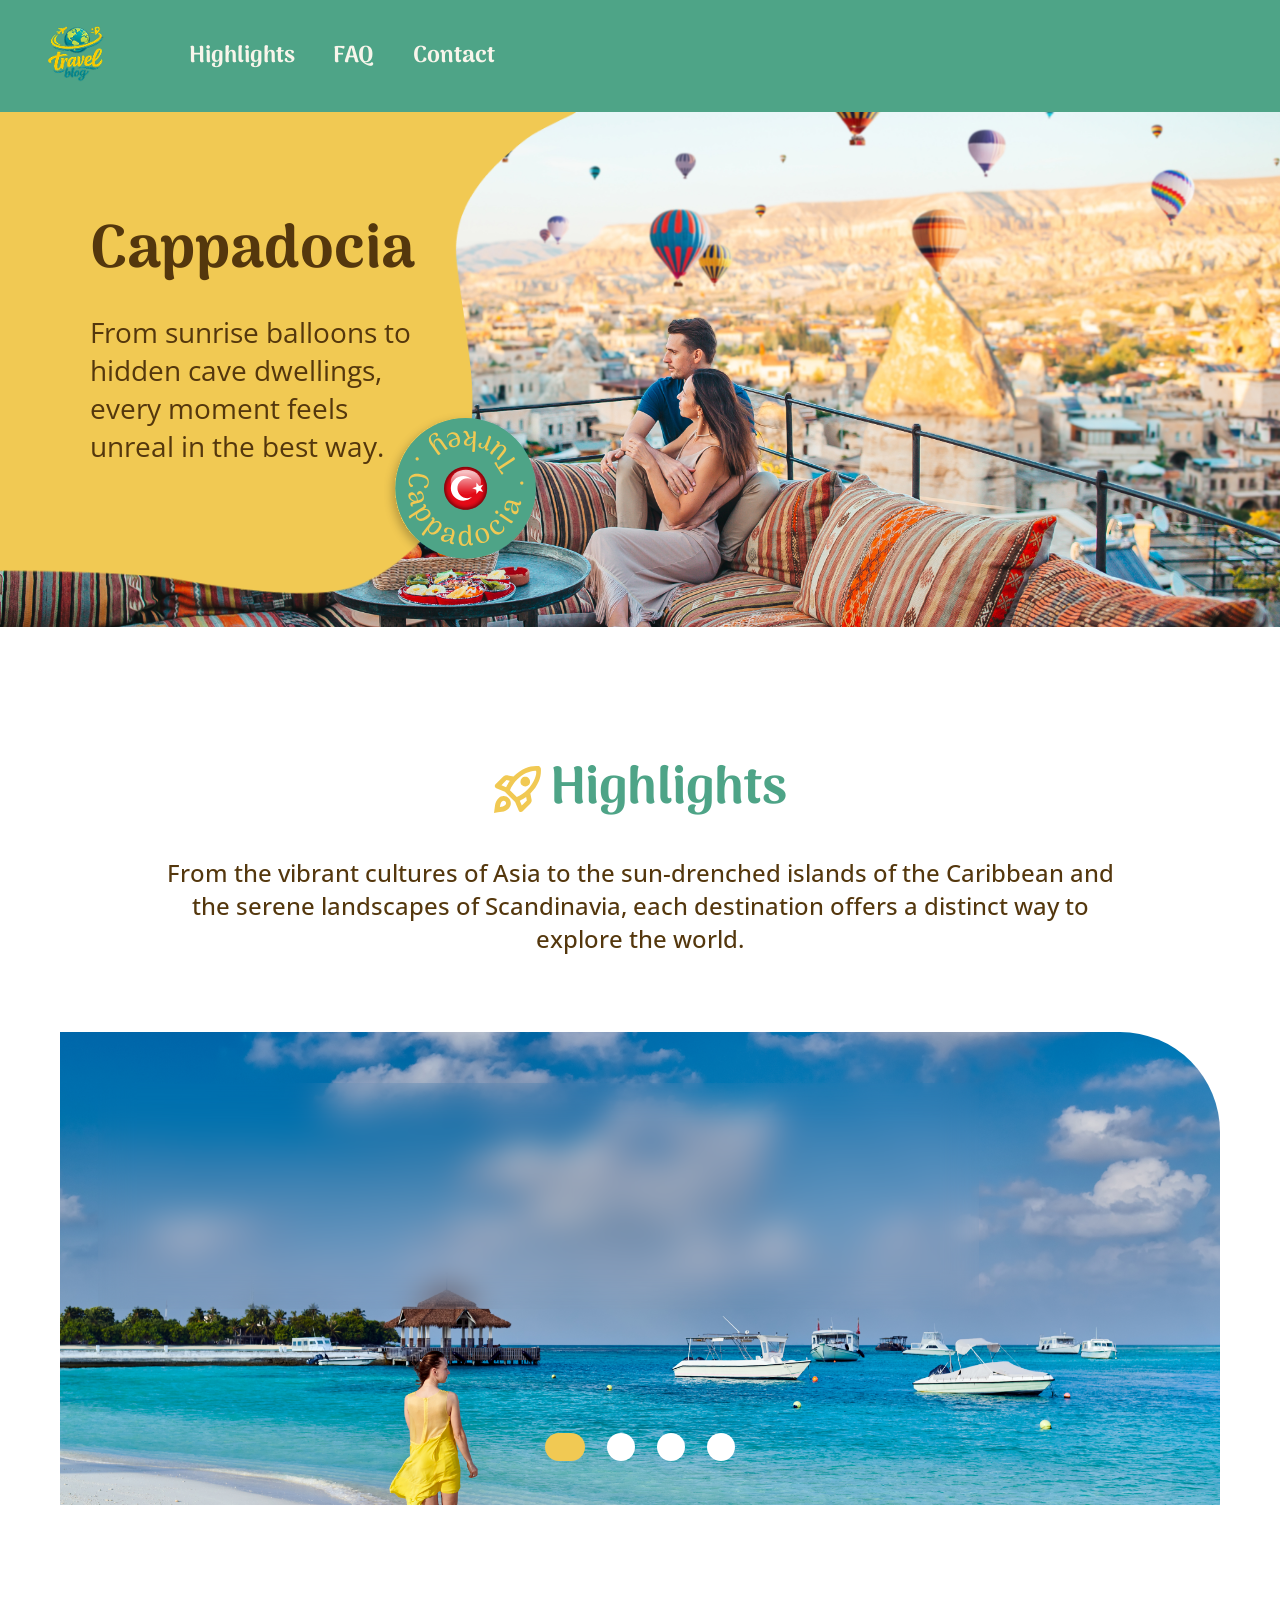
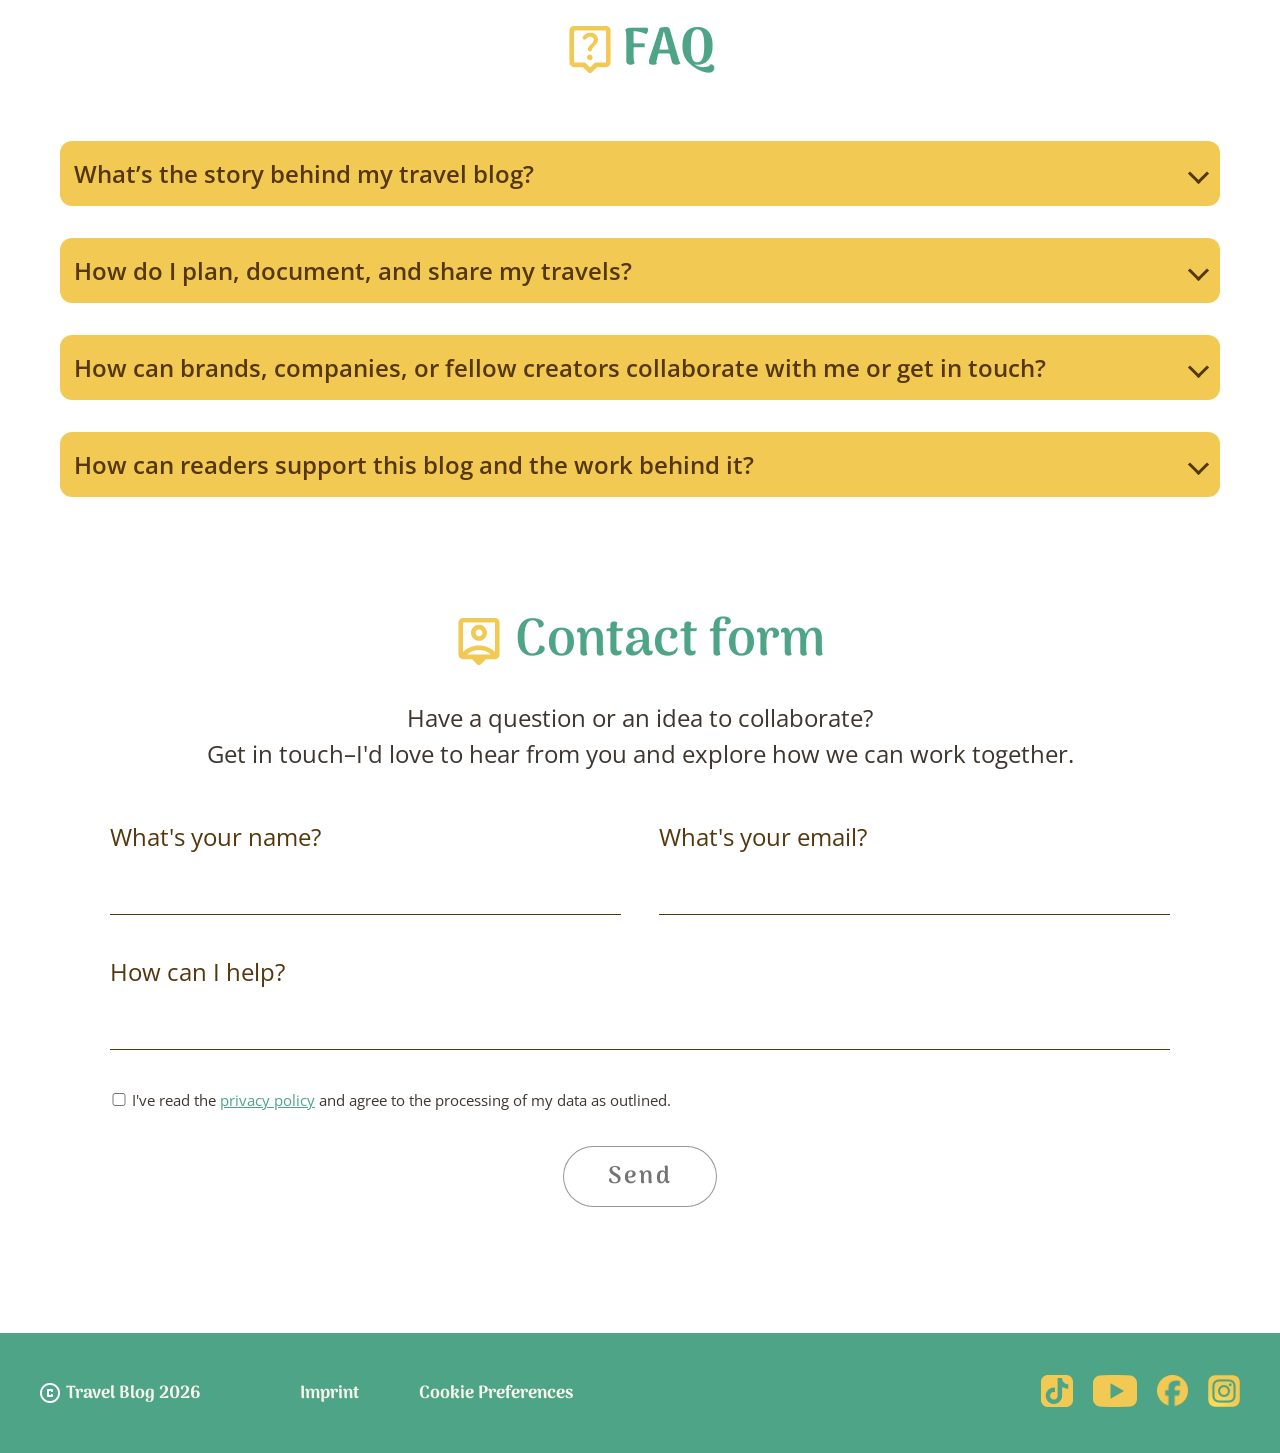
==== index.html @ bd69b5eb "accept merge" ====
<!DOCTYPE html>
<html lang="de">

<head>
    <meta charset="UTF-8">
    <meta name="viewport" content="width=device-width, initial-scale=1.0">

    <title>Travel Blog</title>
    <link rel="icon" type="image/png" href="./assets/icons/icon-travelBlog.png">

    <link rel="stylesheet" href="./css/global.css">
    <link rel="stylesheet" href="./css/fonts.css">
    <link rel="stylesheet" href="./css/main.css">
    <link rel="stylesheet" href="./css/main-respo.css">
</head>

<body>
    <header>
        <nav class="navigator-bar">

            <div class="blog-logo">
                <a href="index.html"><img src="./assets/img/logo-travelBlog.png" alt="Travel Blog Logo"></a>
            </div>

            <ul class="nav-links">
                <li><a href="#highlights">Highlights</a></li>
                <li><a href="#faq">FAQ</a></li>
                <li><a href="#contact">Contact</a></li>
            </ul>

        </nav>
    </header>

    <main>
        <section class="hero-content-wrapper">
            <div class="hero-image">
                <img class="hero-shape shape-1" src="./assets/img/img-yello-shape-full.png"  alt="" aria-hidden="true">

                <img class="hero-shape shape-2" src="./assets/img/img-yellow-half.png" alt="" aria-hidden="true">

                <img class="hero-shape shape-3" src="./assets/img/img-yellow-done.png" alt="" aria-hidden="true">

                <div class="hero-content">
                    <h1>Cappadocia</h1>
                    <p>From sunrise balloons to hidden cave dwellings, every moment feels unreal in the best way.</p>
                </div>

                <img class="hero-badge" src="../assets/img/logo-hero-badge-one.svg" alt="Turkey Cappadocia Badge">
            </div>
        </section>

        <section class="content-wrapper">
            <section id="highlights" class="highlights">
                <div class="headline-text">
                    <div class="headline">
                        <img src="./assets/icons/icon-rocket_launch.svg" alt="rocket-image">
                        <h1>Highlights</h1>
                    </div>
                    <p>
                        From the vibrant cultures of Asia to the sun-drenched islands of the Caribbean and the serene
                        landscapes of Scandinavia, each destination offers a distinct way to explore the world.
                    </p>
                </div>

                <div class="highlight-slider">
                    <input type="radio" name="slider" value="one" checked>
                    <input type="radio" name="slider" value="two">
                    <input type="radio" name="slider" value="three">
                    <input type="radio" name="slider" value="four">

                    <div class="highlight-slider-wrapper">
                        <div class="highlight-slider-element element-one">
                            <div class="slider-img">
                                <a href="article-one.html">
                                    <img src="./assets/img/img-highlight-photos-01.jpg" alt="a picture of a beach">
                                </a>
                            </div>
                            <div class="slider-text">
                                <h3>The World’s Most Breathtaking Beaches</h3>
                                <p>From powder-soft white sands to dramatic coastlines kissed by turquoise waves, these
                                    beaches
                                    are more than destinations — they’re feelings.</p>
                            </div>
                        </div>

                        <div class="highlight-slider-element element-two">
                            <div class="slider-img">
                                <a href="article-two.html">
                                    <img src="./assets/img/img-highlight-photos-02.jpg" alt="a picture of copenhagen">
                                </a>
                            </div>
                            <div class="slider-text">
                                <h3>Copenhagen in 3 Days: Big Experiences, Smart Spending</h3>
                                <p>Discover Copenhagen, where historic charm meets modern design, vibrant cycling
                                    culture and waterfront living.</p>
                            </div>
                        </div>

                        <div class="highlight-slider-element element-three">
                            <div class="slider-img">
                                <a href="article-three.html">
                                    <img src="./assets/img/img-highlight-photos-03.jpg" alt="a picture of pattaya">
                                </a>
                            </div>
                            <div class="slider-text">
                                <h3>Pattaya Pulse: <br>
                                    Food, Sun and Neon Nights</h3>
                                <p>From bustling promenades to nearby islands, the city offers an energetic and diverse
                                    escape. Discover Pattaya City, with vibrant nightlife and rich cultural landmarks.
                                </p>
                            </div>
                        </div>

                        <div class="highlight-slider-element element-four">
                            <div class="slider-img">
                                <a href="https://www.getyourguide.com/de-de/explorer/japan-ttd169034/visit-mount-fuji/">
                                    <img src="./assets/img/img-highlight-photos-04.jpg" alt="a picture of montain fuji">
                                </a>
                            </div>
                            <div class="slider-text">
                                <h3>Mountain Fuji</h3>
                                <p>The most iconic mountain and an active volcano located about 100 kilometers southwest
                                    of Tokyo. Written with the characters for “wealth” and “samurai,” Fuji’s name evokes
                                    a sense of strength, honor, and enduring prestige.</p>
                            </div>
                        </div>
                    </div>
                </div>
            </section>

            <section id="faq" class="FAQ">
                <div class="faq-headline">
                    <img src="./assets/icons/icon-question-mark.svg" alt="question-mark-icon">
                    <h1>FAQ</h1>
                </div>
                <div class="faq-wrapper">
                    <details>
                        <summary> What’s the story behind my travel blog? </summary>
                        <p>Lorem ipsum dolor sit amet consectetur. Egestas a enim vestibulum malesuada. Ante in commodo
                            porta scelerisque turpis gravida semper. Lorem ipsum dolor sit amet consectetur. Egestas a
                            enim vestibulum malesuada. Ante in commodo porta scelerisque turpis gravida semper.</p>
                    </details>

                    <details>
                        <summary> How do I plan, document, and share my travels? </summary>
                        <p>Lorem ipsum dolor sit amet consectetur. Egestas a enim vestibulum malesuada. Ante in commodo
                            porta scelerisque turpis gravida semper. Lorem ipsum dolor sit amet consectetur. Egestas a
                            enim vestibulum malesuada. Ante in commodo porta scelerisque turpis gravida semper.</p>
                    </details>

                    <details>
                        <summary>How can brands, companies, or fellow creators collaborate with me or get in touch?
                        </summary>
                        <p>Lorem ipsum dolor sit amet consectetur. Egestas a enim vestibulum malesuada. Ante in commodo
                            porta scelerisque turpis gravida semper. Lorem ipsum dolor sit amet consectetur. Egestas a
                            enim vestibulum malesuada. Ante in commodo porta scelerisque turpis gravida semper.</p>
                    </details>

                    <details>
                        <summary> How can readers support this blog and the work behind it? </summary>
                        <p>Lorem ipsum dolor sit amet consectetur. Egestas a enim vestibulum malesuada. Ante in commodo
                            porta scelerisque turpis gravida semper. Lorem ipsum dolor sit amet consectetur. Egestas a
                            enim vestibulum malesuada. Ante in commodo porta scelerisque turpis gravida semper.</p>
                    </details>
                </div>
            </section>

            <section id="contact" class="Contact-form">
                <div class="contact-header">
                    <div class="contact-title-wrapper">
                        <img src="./assets/icons/icon-contact-form.svg" alt="Contact Icon" class="contact-icon">
                        <h2>Contact form</h2>
                    </div>
                    <p class="contact-subtitle"> 
                        Have a question or an idea to collaborate?<br>
                        Get in touch–I'd love to hear from you and explore how we can work together.
                    </p>
                </div>

                <form action="mailto:deine-adresse@gmail.com" method="POST" class="form-container">
                    <div class="form-row">
                        <div class="input-group">
                            <label for="name">What's your name?</label>
                            <input type="text" id="name" name="name" required>
                        </div>

                        <div class="input-group">
                            <label for="email">What's your email?</label>
                            <input type="email" id="email" name="email" required>
                        </div>
                    </div>

                    <div class="input-group">
                        <label for="message">How can I help?</label>
                        <textarea id="message" name="message" rows="1" required></textarea>
                    </div>

                    <div class="checkbox-group">
                        <input type="checkbox" id="privacy" name="privacy" required>
                        <label for="privacy">
                            I've read the <a href="/privacy-policy">privacy policy</a> and agree to the processing
                            of my
                            data as outlined.
                        </label>
                    </div>

                    <div class="button-wrapper">
                        <button type="submit">Send</button>
                    </div>
                </form>
            </section>
        </section>
    </main>

    <footer>
        <div class="footer-container">

            <div class="footer-left">
                <div class="footer-left-copyright">
                    <img src="./assets/icons/icon-copyright.png" alt="Copyright Symbol">
                    <p>Travel Blog 2026</p>
                </div>
                <div class="footer-left-links">
                    <a href="imprint.html">Imprint</a>
                    <a href="cookies.html">Cookie Preferences</a>
                </div>
            </div>

            <div class="footer-right">
                <a href="https://www.tiktok.com" target="_blank"><img class="footer-social-logos"
                        src="./assets/icons/icon-tiktok.png" alt="TikTok Icon"></a>

                <a href="https://www.youtube.com" target="_blank"><img class="footer-social-logos"
                        src="./assets/icons/icon-youtube.png" alt="Youtube Icon"></a>

                <a href="https://www.facebook.com" target="_blank"><img class="footer-social-logos"
                        src="./assets/icons/icon-facebook.png" alt="Facebook Icon"></a>

                <a href="https://www.instagram.com" target="_blank"><img class="footer-social-logos"
                        src="./assets/icons/icon-Instagram.png" alt="Instagram Icon"></a>
            </div>

        </div>
    </footer>

    <nav class="bottom-nav" aria-label="main navigationbar">

        <div class="bottom-nav-icons">
            <a href="index.html" target="_blank"><img src="./assets/icons/icon-menubar-home.svg" alt="Home Icon"></a>

            <a href="#highlights" target="_blank"><img src="./assets/icons/icon-menubar-rocket.svg"
                    alt="Highlight Icon"></a>

            <a href="#faq" target="_blank"><img src="./assets/icons/icon-menubar-question.svg" alt="FAQ Icon"></a>

            <a href="#contact" target="_blank"><img src="./assets/icons/icon-menubar-contact.svg"
                    alt="Contact Icon"></a>
        </div>

    </nav>
</body>

</html>
---- css/global.css ----
* {
  margin: 0;
  padding: 0;
  box-sizing: border-box;
}

html {
  scroll-behavior: smooth;
}

a {
    text-decoration: none;
}

body {
  --sb-track-color: #419176;
  --sb-thumb-color: #f1ca55;
  --sb-size: 14px;
}

body::-webkit-scrollbar {
  width: var(--sb-size)
}

body::-webkit-scrollbar-track {
  background: var(--sb-track-color);
  border-radius: 3px;
}

body::-webkit-scrollbar-thumb {
  background: var(--sb-thumb-color);
  border-radius: 3px;
  
}

@supports not selector(::-webkit-scrollbar) {
  body {
    scrollbar-color: var(--sb-thumb-color)
                     var(--sb-track-color);
  }
}
---- css/fonts.css ----
@font-face {
    font-display: swap;
    font-family: "Arima";
    font-style: normal;
    font-weight: 100 900;
    src: url('../assets/fonts/Arima/Arima-VariableFont_wght.ttf') format('truetype');
}

@font-face {
  font-display: swap;
  font-family: "Open Sans";
  font-style: normal;
  font-weight: 100 900;
  src: url('../assets/fonts/Open_Sans/OpenSans-VariableFont_wdth,wght.ttf') format('truetype');
}
---- css/main.css ----
header {
    background-color: rgba(78, 164, 135, 1);
    max-height: 128px;
}

.navigator-bar {
    display: flex;
    align-items: center;
    gap: Clamp(20px, 6vw, 100px);
    max-width: 1440px;
    margin: 0 auto;
    padding: 20px 40px;
}

.blog-logo {
    height: 72px;
    width: 72px;
    display: flex;
    align-items: center;
    justify-content: center;
}

.blog-logo img {
    width: 100%;
    height: 100%;
    object-fit: contain;
}

.nav-links {
    display: flex;
    list-style: none;
    gap: Clamp(16px, 3vw, 40px);
}

.nav-links a {
    font-family: 'Arima', sans-serif;
    font-size: Clamp(1.1rem, 1.8vw, 1.5rem);
    font-weight: 700;
    color: rgba(248, 245, 235, 1);
    transition: text-underline-offset 0.2s ease;
}

.nav-links a:hover {
    color: rgba(248, 245, 235, 1);
    text-decoration: underline solid 1px rgba(248, 245, 235, 1);
    text-underline-offset: 6px;
}

main {
    min-height: 100vh;
}

.hero-content-wrapper {
    position: relative;
    max-width: 1440px;
    height: 547px;
    overflow: hidden;
    margin: 0 auto;
}

.hero-image {
    position: relative;
    width: 100%;
    max-width: 1440px;
    height: 515px;
    background-image: url("../assets/img/img-hero.jpg");
    background-size: cover;
    background-position: center;
    display: flex;
}

.hero-shape {
    position: absolute;
    top: 0;
    left: 0;
    height: 100%;
}

.shape-1 {
    width: 100%;
    height: 515px;
    z-index: 4;
    animation:
        slideOutLeft1 0.25s cubic-bezier(0.7, 0, 0.84, 1) 0.25s forwards;
}

@keyframes slideOutLeft1 {
    0% {
        opacity: 1;
    }

    100% {

        opacity: 0;
    }
}

.shape-2 {
    width: 100%;
    height: auto;
    z-index: 3;
    opacity: 0;
    animation:
        fadeAndSlideShape2 1.0s cubic-bezier(0.65, 0, 0.35, 1) 0.0s both;
}

@keyframes fadeAndSlideShape2 {
    0% {
        opacity: 0;
        transform: translateX(0);
    }

    15% {
        opacity: 1;
    }

    75% {
        opacity: 1;
    }

    100% {
        opacity: 0;
        transform: translateX(-40%);
    }
}

.shape-3 {
    width: 44.93%;
    max-width: 647px;
    height: auto;
    z-index: 2;
    opacity: 0;
    animation: fadeInShape3 0.8s ease-out 1.8s both;
}

@keyframes fadeInShape3 {
    0% {
        opacity: 0;
        transform: translateY(-30px);
    }

    100% {
        opacity: 1;
        transform: translateY(0);
    }
}

.hero-content {
    position: absolute;
    z-index: 5;
    display: flex;
    flex-direction: column;
    gap: 32px;
    max-width: 345px;
    top: 143px;
    left: 50%;
    transform: translateX(-50%);
    opacity: 0;

    animation:
        fadeInContent 0.6s ease-out 0.2s forwards,
        moveContentLeft 1.0s cubic-bezier(0.65, 0, 0.35, 1) 1.7s forwards;
}

@keyframes fadeInContent {
    0% {
        opacity: 0;
        transform: translate(-50%, 40px);
    }

    100% {
        opacity: 1;
        transform: translate(-50%, 0);
    }
}

@keyframes moveContentLeft {
    0% {
        left: 50%;
        transform: translateX(-50%);
    }

    100% {
        left: 90px;
        transform: translateX(0);
    }
}

.hero-content>h1 {
    font-family: 'Arima', serif;
    font-size: 60px;
    font-weight: 700;
    color: rgba(84, 55, 13, 1);
    margin: 0;
}

.hero-content>p {
    font-family: 'Open Sans', sans-serif;
    font-size: 28px;
    font-weight: 400;
    color: rgba(84, 55, 13, 1);
    margin: 0;
}

.hero-badge {
    position: absolute;
    z-index: 6;
    width: 160px;
    height: auto;
    top: 55.15%;
    left: 30.83%;
    opacity: 0;

    animation:
        popBadgeUp 0.6s cubic-bezier(0.25, 1, 0.5, 1) 2.3s forwards,
        rotateBadge 12s linear 2.9s infinite;
}

@keyframes popBadgeUp {
    0% {
        opacity: 0;
        transform: translateY(80px);
    }

    100% {
        opacity: 1;
        transform: translateY(0);
    }
}

@keyframes rotateBadge {
    from {
        transform: rotate(0deg);
    }

    to {
        transform: rotate(360deg);
    }
}

.content-wrapper {
    max-width: 1200px;
    margin: Clamp(40px, 8vw, 88px) auto Clamp(60px, 10vw, 126px);
    display: flex;
    flex-direction: column;
    justify-content: center;
    align-items: center;
    gap: Clamp(48px, 8vw, 120px);
}

.highlights {
    width: 100%;
    display: flex;
    flex-direction: column;
    align-items: center;
    gap: Clamp(40px, 6vw, 88px);
    padding: 0 20px;
    margin: 0 auto;
}

.headline-text {
    max-width: 979px;
    display: flex;
    flex-direction: column;
    gap: 24px;
    text-align: center;
}

.headline {
    display: flex;
    align-items: center;
    justify-content: center;
    gap: 8px;
}

.headline>img {
    width: Clamp(32px, 4vw, 48px);
    height: Clamp(32px, 4vw, 48px);
}

.headline>h1 {
    font-family: "Arima", serif;
    font-weight: 700;
    font-size: Clamp(32px, 5vw, 52px);
    color: rgba(78, 164, 135, 1);
}

.headline-text>p {
    font-family: "Open Sans", sans-serif;
    font-weight: 500;
    font-size: Clamp(16px, 2.5vw, 24px);
    color: rgba(84, 55, 13, 1);
}

.highlight-slider {
    min-height: Clamp(360px, 37vw, 533px);
    width: 100%;
    position: relative;
    display: flex;
    justify-content: center;
    align-items: flex-end;
    padding-bottom: 44px;
    gap: 22px;
    overflow: hidden;
    border-top-right-radius: Clamp(40px, 8vw, 100px);
    cursor: pointer;
}

.highlight-slider input {
    appearance: none;
    z-index: 20;
    width: 28px;
    height: 28px;
    background-color: #ffffff;
    border-radius: 50%;
    cursor: pointer;
    border: none;
    outline: none;
    transition: all 0.3s ease;
}

.highlight-slider input:checked {
    width: 40px;
    background-color: rgba(241, 201, 83, 1);
    border-radius: 14px;
}

.highlight-slider-wrapper {
    width: 100%;
    height: 100%;
    position: absolute;
    top: 0;
    left: 0;
}

.highlight-slider-element {
    width: 100%;
    height: 100%;
    position: absolute;
    top: 0;
    left: 0;
    opacity: 0;
    transition: opacity 0.6s ease-in-out;
    pointer-events: none;
}

.slider-img {
    width: 100%;
    height: 100%;
}

.slider-img>a {
    display: block;
    width: 100%;
    height: 100%;
    pointer-events: none;
}


.slider-img img {
    width: 100%;
    height: 100%;
    object-fit: cover;
}

.slider-text {
    max-width: 881px;
    backdrop-filter: blur(16px);
    position: absolute;
    top: Clamp(20px, 4vw, 54px);
    left: Clamp(16px, 3vw, 38px);
    right: Clamp(16px, 3vw, 38px);
    display: flex;
    flex-direction: column;
    gap: 8px;
    padding: Clamp(12px, 2vw, 16px) Clamp(16px, 2.5vw, 24px);
    box-shadow: 0px 0px 1px rgba(255, 255, 255, 0.08),
        1px 2px 4px rgba(255, 255, 255, 0.08),
        3px 4px 9px rgba(255, 255, 255, 0.08),
        6px 8px 15px rgba(255, 255, 255, 0.08),
        9px 12px 24px rgba(255, 255, 255, 0.08);
    pointer-events: none;
}

.slider-text>h3 {
    color: rgba(255, 255, 255, 1);
    font-family: "Open Sans", sans-serif;
    font-weight: 600;
    font-size: Clamp(24px, 4vw, 44px);
}

.slider-text>p {
    color: rgba(255, 255, 255, 1);
    font-family: "Open Sans", sans-serif;
    font-weight: 400;
    font-size: Clamp(15px, 2vw, 24px);
}

.highlight-slider input[value="one"]:checked~.highlight-slider-wrapper .element-one,
.highlight-slider input[value="two"]:checked~.highlight-slider-wrapper .element-two,
.highlight-slider input[value="three"]:checked~.highlight-slider-wrapper .element-three,
.highlight-slider input[value="four"]:checked~.highlight-slider-wrapper .element-four {
    opacity: 1;
    pointer-events: auto;
}

.highlight-slider input[value="one"]:checked~.highlight-slider-wrapper .element-one .slider-img>a,
.highlight-slider input[value="two"]:checked~.highlight-slider-wrapper .element-two .slider-img>a,
.highlight-slider input[value="three"]:checked~.highlight-slider-wrapper .element-three .slider-img>a,
.highlight-slider input[value="four"]:checked~.highlight-slider-wrapper .element-four .slider-img>a {
    pointer-events: auto;
}

.FAQ {
    width: 100%;
    display: flex;
    flex-direction: column;
    align-items: center;
    gap: 48px;
    margin: 0 auto;
    padding: 0 20px;
}

.faq-headline {
    display: flex;
    align-items: center;
    justify-content: center;
    gap: 8px;
}

.faq-headline>img {
    width: Clamp(32px, 4vw, 48px);
    height: Clamp(32px, 4vw, 48px);
}

.faq-headline>h1 {
    font-family: "Arima", serif;
    font-weight: 700;
    font-size: Clamp(32px, 5vw, 52px);
    color: rgba(78, 164, 135, 1);
}

.faq-wrapper {
    width: 100%;
    max-width: 1200px;
    display: flex;
    flex-direction: column;
    gap: 32px;
}

details {
    min-height: 61px;
    max-height: 78px;
    border-radius: 12px;
    background-color: rgba(241, 201, 83, 1);
    display: flex;
    flex-direction: column;
    justify-content: center;
    padding: 16px 14px;
    overflow: hidden;
    transition: max-height 1.3s ease, padding 0.8s ease;
}

details[open] {
    max-height: 420px;
}

summary {
    font-family: "Open Sans", sans-serif;
    font-weight: 600;
    font-size: Clamp(18px, 2.5vw, 24px);
    color: rgba(84, 55, 13, 1);
    display: flex;
    justify-content: space-between;
    align-items: center;
    list-style: none;
    pointer-events: none;
}

summary::after {
    content: "";
    display: inline-block;
    width: 12px;
    height: 12px;
    border-right: 3px solid rgba(84, 55, 13, 1);
    border-bottom: 3px solid rgba(84, 55, 13, 1);
    transform: rotate(45deg);
    transition: transform 0.5s ease;
    cursor: pointer;
    margin-left: 16px;
    pointer-events: auto;
}

details[open] summary::after {
    transform: rotate(-135deg);
}

details>p {
    font-family: "Open Sans", sans-serif;
    font-weight: 500;
    font-size: Clamp(14px, 1.8vw, 16px);
    background-color: rgba(255, 255, 255, 1);
    margin: 0;
    padding: 0 12px;
    border-radius: 5px;
    max-height: 0;
    overflow: hidden;
    opacity: 0;
    transform: translateY(18px);
    transition: max-height 1.3s ease, opacity 0.9s ease, transform 1s ease, padding 0.8s ease, margin 0.8s ease;
}

details[open]>p {
    margin-top: 8px;
    padding: 8px 12px;
    max-height: 240px;
    opacity: 1;
    transform: translateY(0);
}

.Contact-form {
    width: 100%;
    max-width: 1100px;
    padding: 0 20px;
    margin: 0 auto;
    font-family: 'Open Sans', sans-serif;
    color: #3d352e;
}

.contact-header {
    text-align: center;
    margin-bottom: Clamp(24px, 5vw, 48px);
}

.contact-title-wrapper {
    display: flex;
    align-items: center;
    justify-content: center;
    gap: 12px;
    margin-bottom: 16px;
}

.contact-icon {
    width: 28px;
    height: 28px;
}

.contact-title-wrapper h2 {
    font-family: 'Arima', serif;
    font-size: Clamp(32px, 5vw, 52px);
    color: rgba(78, 164, 135, 1);
    margin: 0;
    font-weight: 600;
}

.contact-title-wrapper>img {
    width: Clamp(32px, 4vw, 48px);
    height: Clamp(32px, 4vw, 48px);
}

.contact-subtitle {
    font-size: Clamp(16px, 2.5vw, 24px);
    line-height: 1.5;
    color: #3d352e;
    margin: 0;
}

.form-container {
    display: flex;
    flex-direction: column;
}

.form-row {
    display: flex;
    flex-wrap: wrap;
    gap: Clamp(16px, 3vw, 40px);
}

.input-group {
    display: flex;
    flex-direction: column;
    flex: auto;
    margin-bottom: Clamp(20px, 4vw, 40px);
}

.input-group label {
    font-size: Clamp(16px, 2vw, 24px);
    font-weight: 400;
    margin-bottom: 12px;
    color: rgba(84, 55, 13, 1);
}

.input-group input,
.input-group textarea {
    border: none;
    border-bottom: 1px solid rgba(84, 55, 13, 1);
    background: transparent;
    padding: 8px 0;
    font-family: inherit;
    font-size: Clamp(16px, 2vw, 24px);
    color: #3d352e;
    outline: none;
    resize: none;
}

.input-group input:focus,
.input-group textarea:focus {
    border-bottom-color: rgba(78, 164, 135, 1);
}

.checkbox-group {
    display: flex;
    align-items: center;
    justify-content: center;
    gap: 8px;
    margin-bottom: 36px;
    font-size: Clamp(13px, 1.5vw, 15px);
}

.checkbox-group input[type="checkbox"] {
    accent-color: rgba(78, 164, 135, 1);
    cursor: pointer;
    width: 18px;
    height: auto;
}

.checkbox-group a {
    color: rgba(78, 164, 135, 1);
    text-decoration: underline;
}

.button-wrapper {
    display: flex;
    justify-content: center;
}

.button-wrapper button {
    background: #ffffff;
    border: 1px solid rgba(48, 48, 48, 0.5);
    border-radius: 50px;
    padding: 10px Clamp(24px, 4vw, 44px);
    font-family: 'Arima', cursive, serif;
    font-size: Clamp(18px, 2vw, 24px);
    letter-spacing: 0.05em;
    color: rgba(115, 115, 115, 1);
    cursor: pointer;
    transition: all 0.2s ease;
}

.button-wrapper button:hover {
    border-color: rgba(78, 164, 135, 1);
    color: rgba(78, 164, 135, 1);
}

footer {
    background-color: rgba(78, 164, 135, 1);
    max-height: 152px;
}

.footer-container {
    display: flex;
    justify-content: space-between;
    align-items: center;
    gap: Clamp(20px, 5vw, 100px);
    max-width: 1440px;
    margin: 0 auto;
    padding: 20px 40px;
}

.footer-left {
    display: flex;
    align-items: center;
    gap: Clamp(20px, 5vw, 100px);
}

.footer-left-copyright {
    display: flex;
    align-items: center;
    gap: 6px;
}

.footer-left-copyright p {
    font-family: 'Arima', sans-serif;
    font-size: 1.1rem;
    font-weight: 700;
    color: rgba(248, 245, 235, 1);
}

.footer-left-links {
    display: flex;
    gap: Clamp(20px, 4vw, 60px);
}

.footer-left-links a {
    font-family: 'Arima', sans-serif;
    font-size: 1.1rem;
    font-weight: 700;
    color: rgba(248, 245, 235, 1);
    transition: text-underline-offset 0.2s ease;
}

.footer-left-links a:hover {
    color: rgba(248, 245, 235, 1);
    text-decoration: underline solid 1px rgba(248, 245, 235, 1);
    text-underline-offset: 6px;
}

.footer-right {
    display: flex;
    gap: 20px;
}

.footer-social-logos {
    transition: filter 0.3s ease;
    width: auto;
    height: 32px;
}

.footer-social-logos:hover {
    filter: drop-shadow(0px 2px 4px rgba(0, 0, 0, 0.8));
}

.bottom-nav {
    background-color: rgba(241, 201, 83, 1);
    height: 88px;
    display: none;
    justify-content: center;
    align-items: center;
}

.bottom-nav-icons {
    display: flex;
    justify-content: center;
    gap: 48px;
    width: 31px;
    height: auto;
}
---- css/main-respo.css ----
@media screen and (min-width: 320px) {
    header {
        position: sticky;
        max-height: 70px;
    }

    .blog-logo img {
        width: 56px;
        height: auto;
    }

    .navigator-bar {
        justify-content: center;
        padding: 5px 16px;
    }

    .nav-links,
    .contact-subtitle,
    .hero-content {
        display: none;
    }

    .hero-content-wrapper {
        height: 515px;
        max-width: 1440px;
        margin: 0 auto;
        position: relative;
        overflow: hidden;
    }

    .hero-image {
        height: 515px;
        width: 100%;
        max-width: 1440px;
        margin: 0 auto;
        background-position: center;
        background-size: cover;
        position: relative;
    }

    .shape-3 {
        width: 222px;
        height: 299px;
        position: absolute;
        top: -58px;
        left: -18px;
        object-fit: contain;
        z-index: 2;
    }

    .hero-badge {
        width: 132px;
        height: 132px;
        position: absolute;
        top: 121px;
        left: 67px;
        z-index: 6;
        opacity: 0;
    }

    .checkbox-group {
        display: block;
    }

    .button-wrapper button {
        font-weight: 600;
        letter-spacing: 0.1em;
    }

    .footer-container {
        display: flex;
        align-items: flex-end;
        min-height: 134px;
        padding: 24px 15px 24px;
    }

    .footer-left {
        display: flex;
        flex-direction: column-reverse;
        gap: 0px;
    }

    .footer-left-copyright p,
    .footer-left-links a {
        font-size: Clamp(0.85rem, 2.5vw, 1.0rem);
    }

    .footer-left-links {
        display: flex;
        flex-direction: column;
        gap: 4px;
    }

    .footer-right {
        display: flex;
        align-items: center;
        gap: Clamp(8px, 2vw, 16px);
    }

    .footer-social-logos {
        width: auto;
        height: Clamp(20px, 5vw, 24px);
    }

    .bottom-nav {
        position: sticky;
        bottom: 0;
        display: flex;
    }

}

@media screen and (min-width: 481px) {

    .contact-subtitle {
        display: block;
    }

    .footer-container {
        min-height: 120px;
        padding: Clamp(15px, 4vw, 40px) 24px;
    }

    .footer-right {
        gap: Clamp(16px, 3vw, 28px);
    }

    .footer-social-logos {
        height: 32px;
    }

    .shape-3 {
        width: Clamp(222px, 40vw, 450px);
        height: auto;
        top: Clamp(-58px, -4vw, 0px);
        left: Clamp(-18px, -2vw, 0px);
    }

    .hero-badge {
        width: Clamp(132px, 20vw, 160px);
        height: auto;
        top: Clamp(121px, 25vw, 250px);
        left: Clamp(67px, 18vw, 200px);
    }
}

@media screen and (min-width: 769px) {
    header {
        max-height: none;
    }

    .navigator-bar {
        padding: 20px 40px;
        justify-content: flex-start;
    }

    .hero-content-wrapper {
        height: 547px;
        max-width: 1440px;
        margin: 0 auto;
    }

    .hero-image {
        height: 515px;
        max-width: 1440px;
        margin: 0 auto;
    }

    .shape-1 {
        display: block;
        width: 100%;
        height: 520px;
        animation: slideOutLeft1 1.2s cubic-bezier(0.65, 0, 0.35, 1) 1.4s forwards;
    }

    .shape-2 {
        display: block;
        width: 100%;
        height: 515px;
        animation: fadeAndSlideShape2 1.1s cubic-bezier(0.65, 0, 0.35, 1) 1.7s forwards;
    }

    .shape-3 {
        width: Clamp(380px, 45vw, 647px);
        height: auto;
        top: 0;
        left: 0;
    }

    .hero-badge {
        width: Clamp(110px, 13vw, 160px);
        top: Clamp(240px, 32vw, 300px);
        left: Clamp(240px, 30vw, 440px);
        animation:
            popBadgeUp 1.0s cubic-bezier(0.25, 1, 0.5, 1) 2.3s forwards,
            rotateBadge 12s linear 2.9s infinite;
    }

    .bottom-nav {
        display: none;
    }

    .nav-links {
        display: flex;
    }
}

@media screen and (min-width: 1280px) {
    .hero-content {
        position: absolute;
        z-index: 5;
        display: flex;
        flex-direction: column;
        gap: 12px;
        max-width: 345px;
        width: auto;
        top: 91px;
        left: 50%;
        opacity: 0;
        animation:
            fadeInContent 0.6s ease-out 0.2s forwards,
            moveContentLeft 1.0s cubic-bezier(0.65, 0, 0.35, 1) 1.7s forwards;
    }

    .footer-container {
        justify-content: space-between;
        align-items: center;
        gap: 100px;
        max-width: 1440px;
        height: 120px;
        margin: 0 auto;
        padding: 0 40px;
    }

    .footer-left {
        flex-direction: row;
        align-items: center;
        gap: 100px;
    }

    .footer-left-copyright p,
    .footer-left-links a {
        font-size: 1.1rem;
        font-weight: 700;
    }

    .footer-left-links {
        flex-direction: row;
        gap: 60px;
    }

    .footer-right {
        gap: 20px;
    }

    .footer-social-logos {
        height: 32px;
    }
}

@media screen and (min-width: 1440px) {
    .hero-content {
        gap: 32px;
        top: 143px;
        animation:
            fadeInContent 0.6s ease-out 0.2s forwards,
            moveContentLeft 1.0s cubic-bezier(0.65, 0, 0.35, 1) 1.7s forwards;
    }

    .hero-badge {
        position: absolute;
        z-index: 6;
        width: 160px;
        height: auto;
        top: 55.15%;
        left: 30.83%;
        animation:
            popBadgeUp 0.6s cubic-bezier(0.25, 1, 0.5, 1) 2.3s forwards,
            rotateBadge 12s linear 2.9s infinite;
    }
}

details > p {
    font-family: "Open Sans", sans-serif;
    font-weight: 500;
    font-size: Clamp(14px, 1.8vw, 16px);
    background-color: rgba(255, 255, 255, 1);
    margin: 0;
    padding: 0 12px;
    border-radius: 5px;
    max-height: 0;
    overflow: hidden;
    opacity: 0;
    transform: translateY(18px);
    transition: max-height 1.3s ease, opacity 0.9s ease, transform 1s ease, padding 0.8s ease, margin 0.8s ease;
}

details[open] > p {
    margin-top: 8px;
    padding: 8px 12px;
    max-height: 240px;
    opacity: 1;
    transform: translateY(0);
}
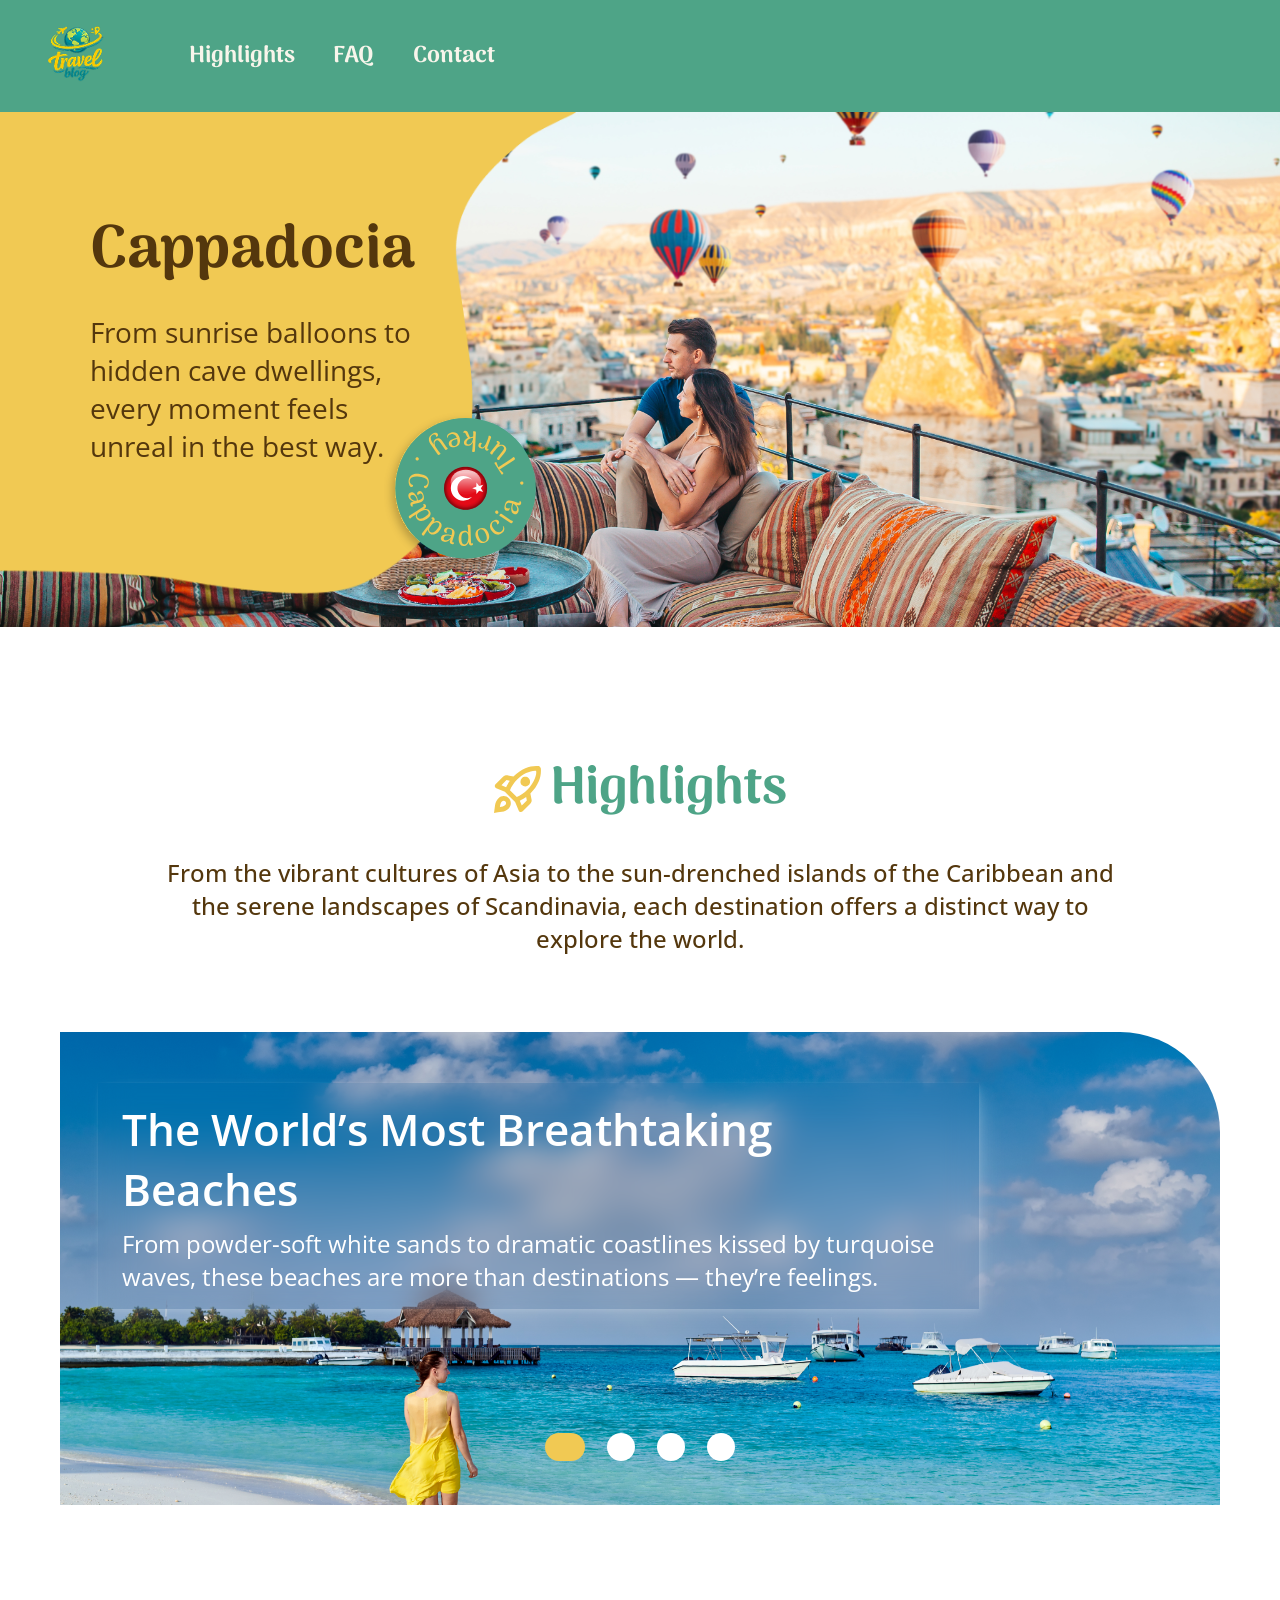
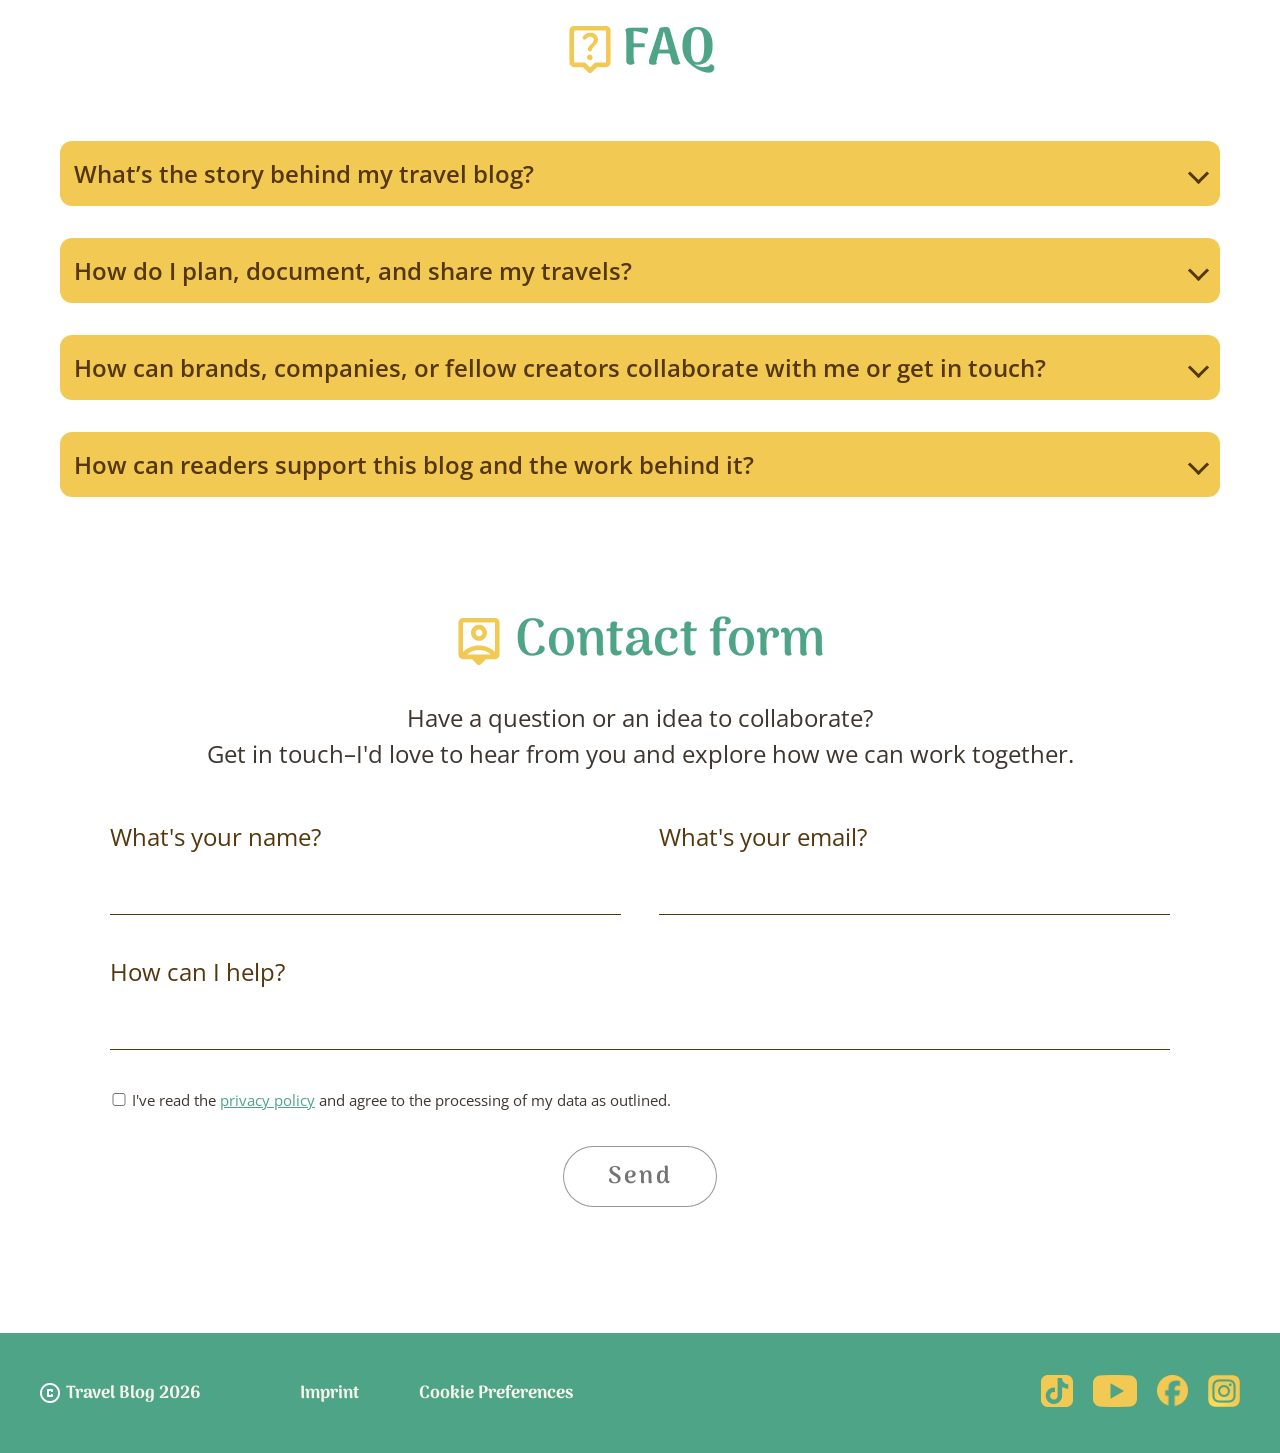
==== commit efe93cfd: "fixed path to index.html" ====
--- a/index.html
+++ b/index.html
@@ -19,7 +19,7 @@
         <nav class="navigator-bar">
 
             <div class="blog-logo">
-                <a href="index.html"><img src="./assets/img/logo-travelBlog.png" alt="Travel Blog Logo"></a>
+                <a href="./index.html"><img src="./assets/img/logo-travelBlog.png" alt="Travel Blog Logo"></a>
             </div>
 
             <ul class="nav-links">
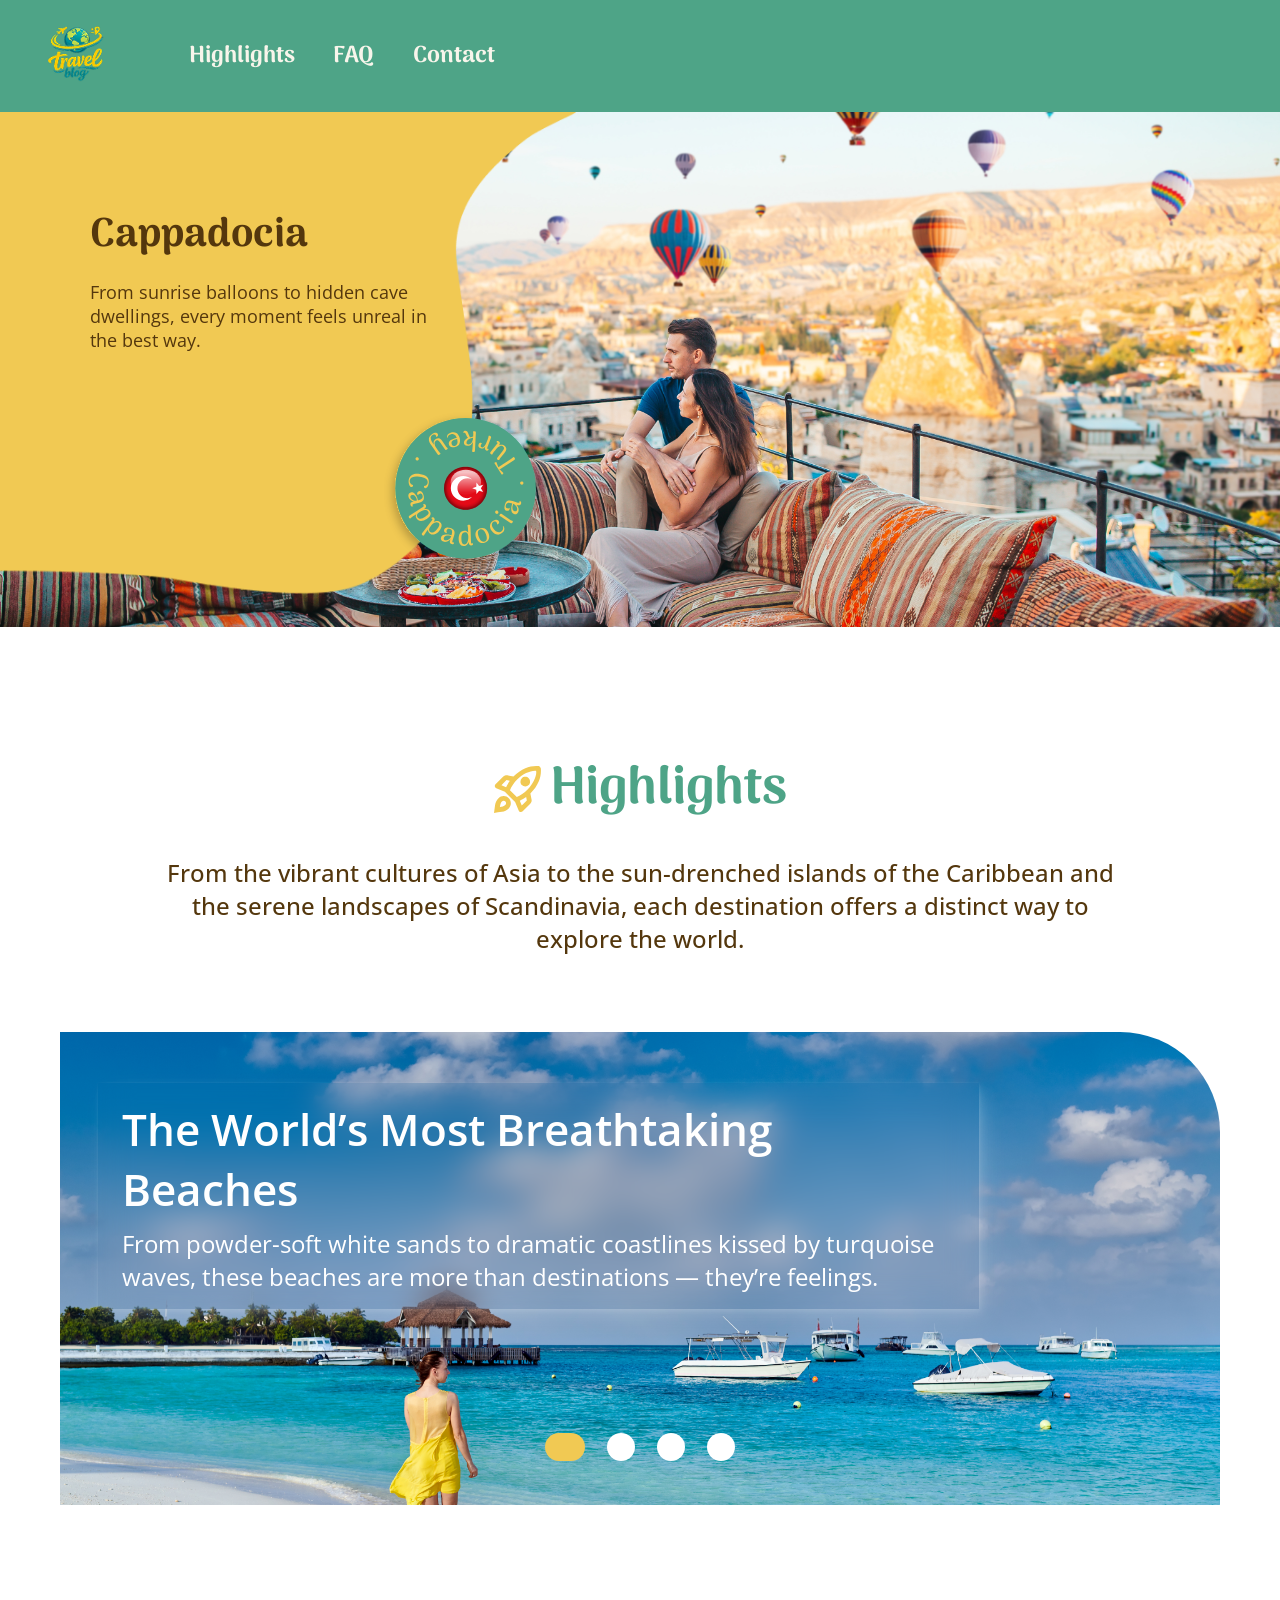
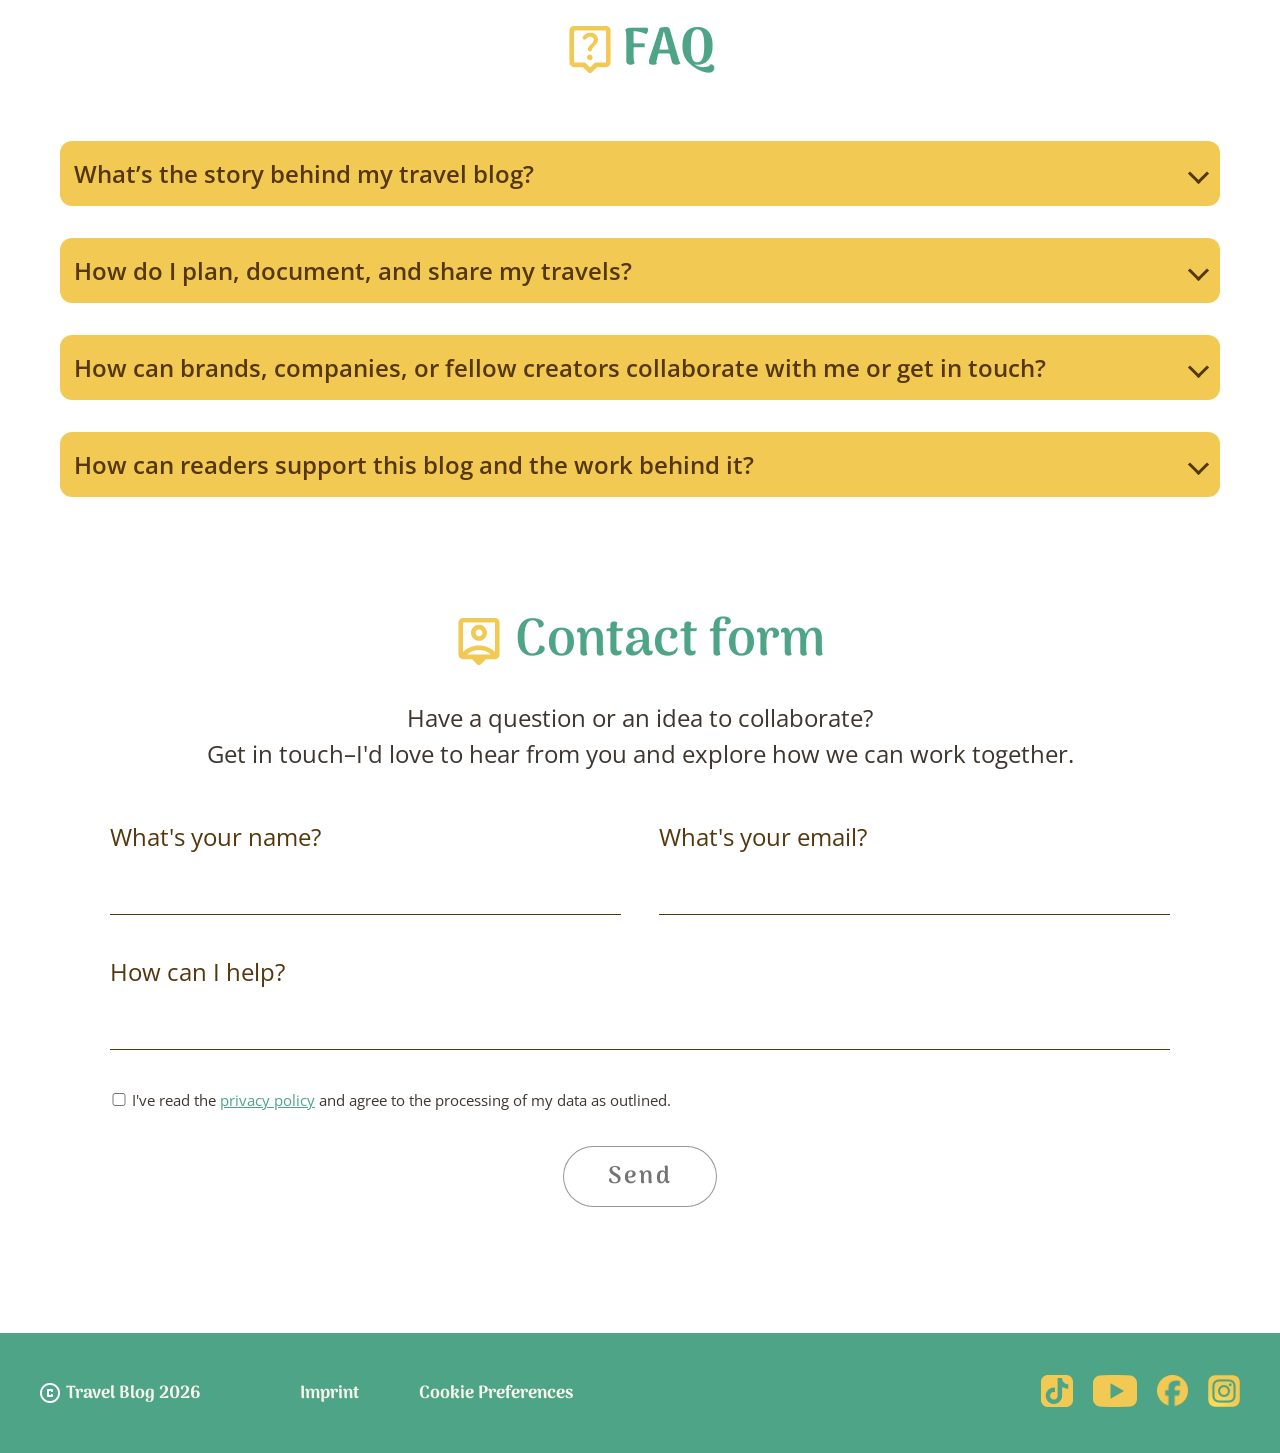
==== commit 43b18cd6: "Lorem ipsum... text changed in faq-section" ====
--- a/index.html
+++ b/index.html
@@ -34,7 +34,7 @@
     <main>
         <section class="hero-content-wrapper">
             <div class="hero-image">
-                <img class="hero-shape shape-1" src="./assets/img/img-yello-shape-full.png"  alt="" aria-hidden="true">
+                <img class="hero-shape shape-1" src="./assets/img/img-yello-shape-full.png" alt="" aria-hidden="true">
 
                 <img class="hero-shape shape-2" src="./assets/img/img-yellow-half.png" alt="" aria-hidden="true">
 
@@ -136,31 +136,31 @@
                 <div class="faq-wrapper">
                     <details>
                         <summary> What’s the story behind my travel blog? </summary>
-                        <p>Lorem ipsum dolor sit amet consectetur. Egestas a enim vestibulum malesuada. Ante in commodo
-                            porta scelerisque turpis gravida semper. Lorem ipsum dolor sit amet consectetur. Egestas a
-                            enim vestibulum malesuada. Ante in commodo porta scelerisque turpis gravida semper.</p>
+                        <p>What started as a personal diary in 2017 quickly grew into a passion for sharing authentic
+                            travel stories. My goal is to inspire people to step out of their comfort zones and explore
+                            breathtaking wild places.</p>
                     </details>
 
                     <details>
                         <summary> How do I plan, document, and share my travels? </summary>
-                        <p>Lorem ipsum dolor sit amet consectetur. Egestas a enim vestibulum malesuada. Ante in commodo
-                            porta scelerisque turpis gravida semper. Lorem ipsum dolor sit amet consectetur. Egestas a
-                            enim vestibulum malesuada. Ante in commodo porta scelerisque turpis gravida semper.</p>
+                        <p>I focus on spontaneous routes while carefully researching hidden gems and local cultures
+                            before arriving at any destination. Through detailed guides, vivid photography, and honest
+                            reviews, I share every adventure directly with my reader community.</p>
                     </details>
 
                     <details>
                         <summary>How can brands, companies, or fellow creators collaborate with me or get in touch?
                         </summary>
-                        <p>Lorem ipsum dolor sit amet consectetur. Egestas a enim vestibulum malesuada. Ante in commodo
-                            porta scelerisque turpis gravida semper. Lorem ipsum dolor sit amet consectetur. Egestas a
-                            enim vestibulum malesuada. Ante in commodo porta scelerisque turpis gravida semper.</p>
+                        <p>I am always open to authentic partnerships that align with sustainable travel, outdoor
+                            adventure, and unique lifestyle experiences. You can reach out directly through my contact
+                            form or send a detailed proposal via my email.</p>
                     </details>
 
                     <details>
                         <summary> How can readers support this blog and the work behind it? </summary>
-                        <p>Lorem ipsum dolor sit amet consectetur. Egestas a enim vestibulum malesuada. Ante in commodo
-                            porta scelerisque turpis gravida semper. Lorem ipsum dolor sit amet consectetur. Egestas a
-                            enim vestibulum malesuada. Ante in commodo porta scelerisque turpis gravida semper.</p>
+                        <p>You can support this platform simply by sharing articles, leaving thoughtful comments, or
+                            following along on social media. Using my recommended affiliate links for bookings also
+                            helps keep this blog running without any extra cost.</p>
                     </details>
                 </div>
             </section>
@@ -171,7 +171,7 @@
                         <img src="./assets/icons/icon-contact-form.svg" alt="Contact Icon" class="contact-icon">
                         <h2>Contact form</h2>
                     </div>
-                    <p class="contact-subtitle"> 
+                    <p class="contact-subtitle">
                         Have a question or an idea to collaborate?<br>
                         Get in touch–I'd love to hear from you and explore how we can work together.
                     </p>
@@ -246,7 +246,7 @@
     <nav class="bottom-nav" aria-label="main navigationbar">
 
         <div class="bottom-nav-icons">
-            <a href="index.html" target="_blank"><img src="./assets/icons/icon-menubar-home.svg" alt="Home Icon"></a>
+            <a href="./index.html" target="_blank"><img src="./assets/icons/icon-menubar-home.svg" alt="Home Icon"></a>
 
             <a href="#highlights" target="_blank"><img src="./assets/icons/icon-menubar-rocket.svg"
                     alt="Highlight Icon"></a>
--- a/css/main-respo.css
+++ b/css/main-respo.css
@@ -15,8 +15,7 @@
     }
 
     .nav-links,
-    .contact-subtitle,
-    .hero-content {
+    .contact-subtitle {
         display: none;
     }
 
@@ -36,6 +35,66 @@
         background-position: center;
         background-size: cover;
         position: relative;
+    }
+
+    .hero-content {
+        position: absolute;
+        z-index: 5;
+        display: flex;
+        flex-direction: column;
+        gap: 12px;
+        max-width: 345px;
+        top: 143px;
+        left: 40%;
+        transform: translateX(-50%);
+        opacity: 0;
+
+        animation:
+            fadeInContent 0.6s ease-out 0.2s forwards,
+            fadeOutContent 0.25s ease-in 3.25s forwards;
+    }
+
+    @keyframes fadeInContent {
+        0% {
+            opacity: 0;
+        }
+
+        100% {
+            opacity: 1;
+        }
+    }
+
+    @keyframes fadeOutContent {
+        0% {
+            opacity: 1;
+        }
+
+        100% {
+            opacity: 0;
+        }
+    }
+
+    .hero-content>h1 {
+        font-size: 40px;
+    }
+
+    .hero-content>p {
+        font-size: 18px;
+    }
+
+    .shape-1 {
+        width: 100%;
+        height: 515px;
+        animation:
+            slideOutLeft1 0.25s cubic-bezier(0.7, 0, 0.84, 1) 3.25s forwards;
+    }
+
+    .shape-2 {
+        width: 100%;
+        height: 515px;
+        opacity: 0;
+        animation:
+            fadeAndSlideShape2 1.0s cubic-bezier(0.65, 0, 0.35, 1) 3.5s both;
     }
 
     .shape-3 {
@@ -46,6 +105,7 @@
         left: -18px;
         object-fit: contain;
         z-index: 2;
+        animation: fadeInShape3 1.0s ease-out 3.6s both;
     }
 
     .hero-badge {
@@ -56,6 +116,10 @@
         left: 67px;
         z-index: 6;
         opacity: 0;
+
+        animation:
+            popBadgeUp 0.6s cubic-bezier(0.25, 1, 0.5, 1) 3.9s forwards,
+            rotateBadge 12s linear 2.9s infinite;
     }
 
     .checkbox-group {
@@ -111,6 +175,19 @@
 }
 
 @media screen and (min-width: 481px) {
+    .shape-3 {
+        width: Clamp(222px, 40vw, 450px);
+        height: auto;
+        top: Clamp(-58px, -4vw, 0px);
+        left: Clamp(-18px, -2vw, 0px);
+    }
+
+    .hero-badge {
+        width: Clamp(132px, 20vw, 160px);
+        height: auto;
+        top: Clamp(121px, 25vw, 250px);
+        left: Clamp(67px, 18vw, 200px);
+    }
 
     .contact-subtitle {
         display: block;
@@ -127,20 +204,6 @@
 
     .footer-social-logos {
         height: 32px;
-    }
-
-    .shape-3 {
-        width: Clamp(222px, 40vw, 450px);
-        height: auto;
-        top: Clamp(-58px, -4vw, 0px);
-        left: Clamp(-18px, -2vw, 0px);
-    }
-
-    .hero-badge {
-        width: Clamp(132px, 20vw, 160px);
-        height: auto;
-        top: Clamp(121px, 25vw, 250px);
-        left: Clamp(67px, 18vw, 200px);
     }
 }
 
@@ -280,7 +343,7 @@
     }
 }
 
-details > p {
+details>p {
     font-family: "Open Sans", sans-serif;
     font-weight: 500;
     font-size: Clamp(14px, 1.8vw, 16px);
@@ -295,7 +358,7 @@
     transition: max-height 1.3s ease, opacity 0.9s ease, transform 1s ease, padding 0.8s ease, margin 0.8s ease;
 }
 
-details[open] > p {
+details[open]>p {
     margin-top: 8px;
     padding: 8px 12px;
     max-height: 240px;
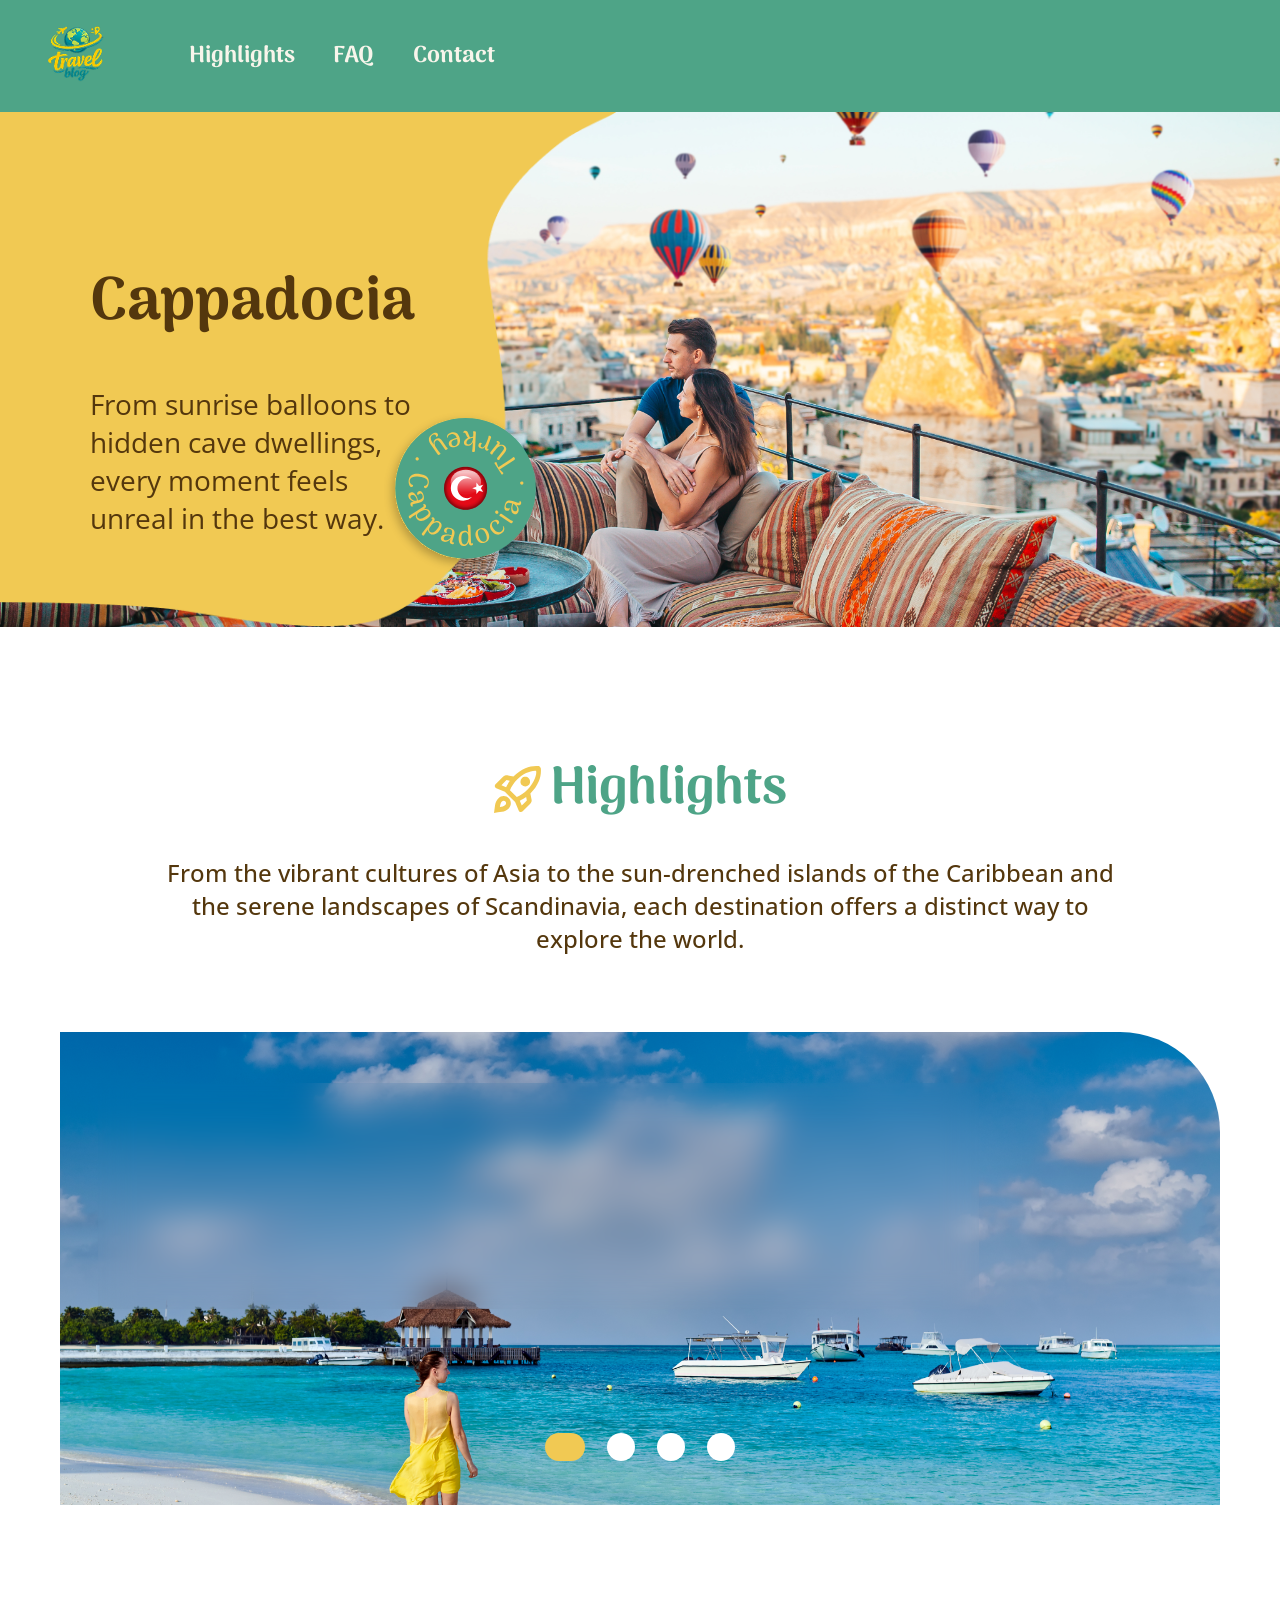
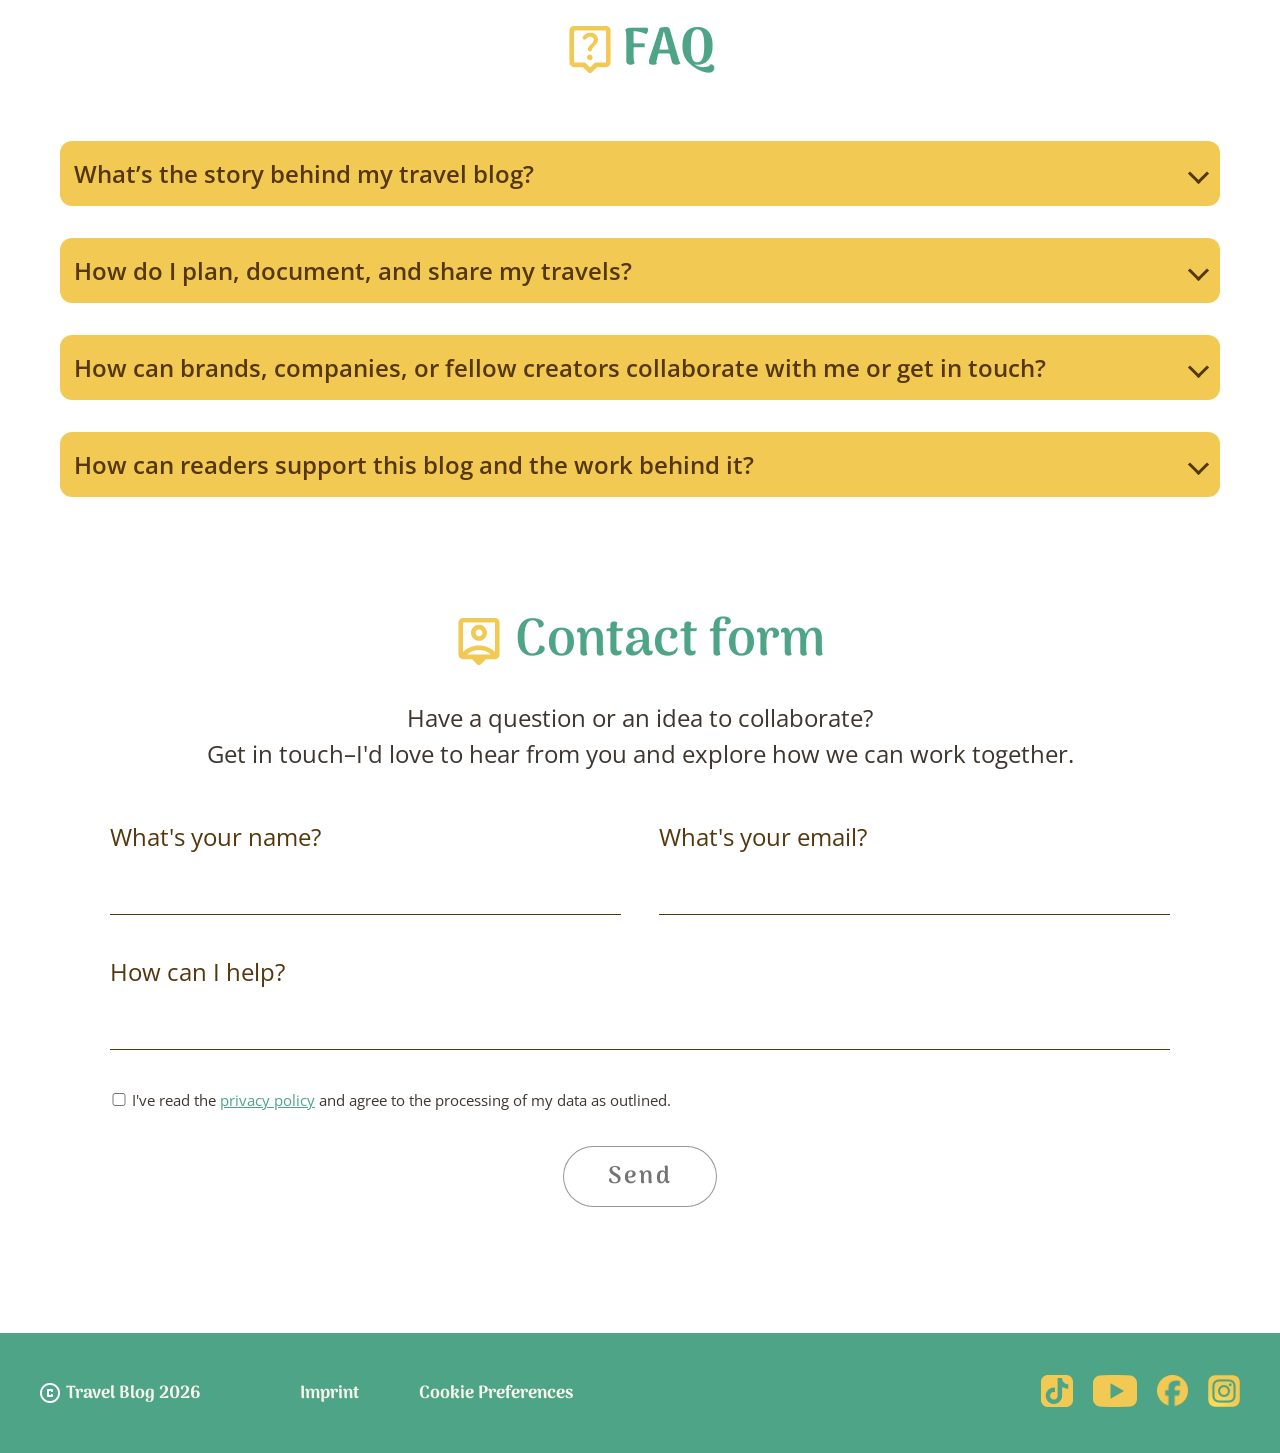
==== commit 7d81681f: "fixed: hero-content to the old version" ====
--- a/index.html
+++ b/index.html
@@ -34,12 +34,9 @@
     <main>
         <section class="hero-content-wrapper">
             <div class="hero-image">
-                <img class="hero-shape shape-1" src="./assets/img/img-yello-shape-full.png" alt="" aria-hidden="true">
-
-                <img class="hero-shape shape-2" src="./assets/img/img-yellow-half.png" alt="" aria-hidden="true">
-
-                <img class="hero-shape shape-3" src="./assets/img/img-yellow-done.png" alt="" aria-hidden="true">
-
+                <img class="hero-yellow-shape" src="../assets/img/img-hero-yellow-hector.png"
+                    alt="yellow side background" aria-hidden="true">
+                    
                 <div class="hero-content">
                     <h1>Cappadocia</h1>
                     <p>From sunrise balloons to hidden cave dwellings, every moment feels unreal in the best way.</p>
@@ -136,31 +133,31 @@
                 <div class="faq-wrapper">
                     <details>
                         <summary> What’s the story behind my travel blog? </summary>
-                        <p>What started as a personal diary in 2017 quickly grew into a passion for sharing authentic
-                            travel stories. My goal is to inspire people to step out of their comfort zones and explore
-                            breathtaking wild places.</p>
+                        <p>Lorem ipsum dolor sit amet consectetur. Egestas a enim vestibulum malesuada. Ante in commodo
+                            porta scelerisque turpis gravida semper. Lorem ipsum dolor sit amet consectetur. Egestas a
+                            enim vestibulum malesuada. Ante in commodo porta scelerisque turpis gravida semper.</p>
                     </details>
 
                     <details>
                         <summary> How do I plan, document, and share my travels? </summary>
-                        <p>I focus on spontaneous routes while carefully researching hidden gems and local cultures
-                            before arriving at any destination. Through detailed guides, vivid photography, and honest
-                            reviews, I share every adventure directly with my reader community.</p>
+                        <p>Lorem ipsum dolor sit amet consectetur. Egestas a enim vestibulum malesuada. Ante in commodo
+                            porta scelerisque turpis gravida semper. Lorem ipsum dolor sit amet consectetur. Egestas a
+                            enim vestibulum malesuada. Ante in commodo porta scelerisque turpis gravida semper.</p>
                     </details>
 
                     <details>
                         <summary>How can brands, companies, or fellow creators collaborate with me or get in touch?
                         </summary>
-                        <p>I am always open to authentic partnerships that align with sustainable travel, outdoor
-                            adventure, and unique lifestyle experiences. You can reach out directly through my contact
-                            form or send a detailed proposal via my email.</p>
+                        <p>Lorem ipsum dolor sit amet consectetur. Egestas a enim vestibulum malesuada. Ante in commodo
+                            porta scelerisque turpis gravida semper. Lorem ipsum dolor sit amet consectetur. Egestas a
+                            enim vestibulum malesuada. Ante in commodo porta scelerisque turpis gravida semper.</p>
                     </details>
 
                     <details>
                         <summary> How can readers support this blog and the work behind it? </summary>
-                        <p>You can support this platform simply by sharing articles, leaving thoughtful comments, or
-                            following along on social media. Using my recommended affiliate links for bookings also
-                            helps keep this blog running without any extra cost.</p>
+                        <p>Lorem ipsum dolor sit amet consectetur. Egestas a enim vestibulum malesuada. Ante in commodo
+                            porta scelerisque turpis gravida semper. Lorem ipsum dolor sit amet consectetur. Egestas a
+                            enim vestibulum malesuada. Ante in commodo porta scelerisque turpis gravida semper.</p>
                     </details>
                 </div>
             </section>
--- a/css/main-respo.css
+++ b/css/main-respo.css
@@ -19,107 +19,10 @@
         display: none;
     }
 
-    .hero-content-wrapper {
-        height: 515px;
-        max-width: 1440px;
-        margin: 0 auto;
-        position: relative;
-        overflow: hidden;
-    }
-
-    .hero-image {
-        height: 515px;
-        width: 100%;
-        max-width: 1440px;
-        margin: 0 auto;
-        background-position: center;
-        background-size: cover;
-        position: relative;
-    }
-
-    .hero-content {
-        position: absolute;
-        z-index: 5;
-        display: flex;
-        flex-direction: column;
-        gap: 12px;
-        max-width: 345px;
-        top: 143px;
-        left: 40%;
-        transform: translateX(-50%);
-        opacity: 0;
-
-        animation:
-            fadeInContent 0.6s ease-out 0.2s forwards,
-            fadeOutContent 0.25s ease-in 3.25s forwards;
-    }
-
-    @keyframes fadeInContent {
-        0% {
-            opacity: 0;
-        }
-
-        100% {
-            opacity: 1;
-        }
-    }
-
-    @keyframes fadeOutContent {
-        0% {
-            opacity: 1;
-        }
-
-        100% {
-            opacity: 0;
-        }
-    }
-
-    .hero-content>h1 {
-        font-size: 40px;
-    }
-
-    .hero-content>p {
-        font-size: 18px;
-    }
-
-    .shape-1 {
-        width: 100%;
-        height: 515px;
-        animation:
-            slideOutLeft1 0.25s cubic-bezier(0.7, 0, 0.84, 1) 3.25s forwards;
-    }
-
-    .shape-2 {
-        width: 100%;
-        height: 515px;
-        opacity: 0;
-        animation:
-            fadeAndSlideShape2 1.0s cubic-bezier(0.65, 0, 0.35, 1) 3.5s both;
-    }
-
-    .shape-3 {
-        width: 222px;
-        height: 299px;
-        position: absolute;
-        top: -58px;
-        left: -18px;
-        object-fit: contain;
-        z-index: 2;
-        animation: fadeInShape3 1.0s ease-out 3.6s both;
-    }
-
     .hero-badge {
-        width: 132px;
-        height: 132px;
         position: absolute;
         top: 121px;
-        left: 67px;
-        z-index: 6;
-        opacity: 0;
-
-        animation:
-            popBadgeUp 0.6s cubic-bezier(0.25, 1, 0.5, 1) 3.9s forwards,
-            rotateBadge 12s linear 2.9s infinite;
+        left: 71px;
     }
 
     .checkbox-group {
@@ -175,12 +78,6 @@
 }
 
 @media screen and (min-width: 481px) {
-    .shape-3 {
-        width: Clamp(222px, 40vw, 450px);
-        height: auto;
-        top: Clamp(-58px, -4vw, 0px);
-        left: Clamp(-18px, -2vw, 0px);
-    }
 
     .hero-badge {
         width: Clamp(132px, 20vw, 160px);
@@ -217,46 +114,10 @@
         justify-content: flex-start;
     }
 
-    .hero-content-wrapper {
-        height: 547px;
-        max-width: 1440px;
-        margin: 0 auto;
-    }
-
-    .hero-image {
-        height: 515px;
-        max-width: 1440px;
-        margin: 0 auto;
-    }
-
-    .shape-1 {
-        display: block;
-        width: 100%;
-        height: 520px;
-        animation: slideOutLeft1 1.2s cubic-bezier(0.65, 0, 0.35, 1) 1.4s forwards;
-    }
-
-    .shape-2 {
-        display: block;
-        width: 100%;
-        height: 515px;
-        animation: fadeAndSlideShape2 1.1s cubic-bezier(0.65, 0, 0.35, 1) 1.7s forwards;
-    }
-
-    .shape-3 {
-        width: Clamp(380px, 45vw, 647px);
-        height: auto;
-        top: 0;
-        left: 0;
-    }
-
     .hero-badge {
         width: Clamp(110px, 13vw, 160px);
         top: Clamp(240px, 32vw, 300px);
         left: Clamp(240px, 30vw, 440px);
-        animation:
-            popBadgeUp 1.0s cubic-bezier(0.25, 1, 0.5, 1) 2.3s forwards,
-            rotateBadge 12s linear 2.9s infinite;
     }
 
     .bottom-nav {
@@ -269,21 +130,6 @@
 }
 
 @media screen and (min-width: 1280px) {
-    .hero-content {
-        position: absolute;
-        z-index: 5;
-        display: flex;
-        flex-direction: column;
-        gap: 12px;
-        max-width: 345px;
-        width: auto;
-        top: 91px;
-        left: 50%;
-        opacity: 0;
-        animation:
-            fadeInContent 0.6s ease-out 0.2s forwards,
-            moveContentLeft 1.0s cubic-bezier(0.65, 0, 0.35, 1) 1.7s forwards;
-    }
 
     .footer-container {
         justify-content: space-between;
@@ -322,14 +168,6 @@
 }
 
 @media screen and (min-width: 1440px) {
-    .hero-content {
-        gap: 32px;
-        top: 143px;
-        animation:
-            fadeInContent 0.6s ease-out 0.2s forwards,
-            moveContentLeft 1.0s cubic-bezier(0.65, 0, 0.35, 1) 1.7s forwards;
-    }
-
     .hero-badge {
         position: absolute;
         z-index: 6;
@@ -337,31 +175,5 @@
         height: auto;
         top: 55.15%;
         left: 30.83%;
-        animation:
-            popBadgeUp 0.6s cubic-bezier(0.25, 1, 0.5, 1) 2.3s forwards,
-            rotateBadge 12s linear 2.9s infinite;
     }
-}
-
-details>p {
-    font-family: "Open Sans", sans-serif;
-    font-weight: 500;
-    font-size: Clamp(14px, 1.8vw, 16px);
-    background-color: rgba(255, 255, 255, 1);
-    margin: 0;
-    padding: 0 12px;
-    border-radius: 5px;
-    max-height: 0;
-    overflow: hidden;
-    opacity: 0;
-    transform: translateY(18px);
-    transition: max-height 1.3s ease, opacity 0.9s ease, transform 1s ease, padding 0.8s ease, margin 0.8s ease;
-}
-
-details[open]>p {
-    margin-top: 8px;
-    padding: 8px 12px;
-    max-height: 240px;
-    opacity: 1;
-    transform: translateY(0);
 }
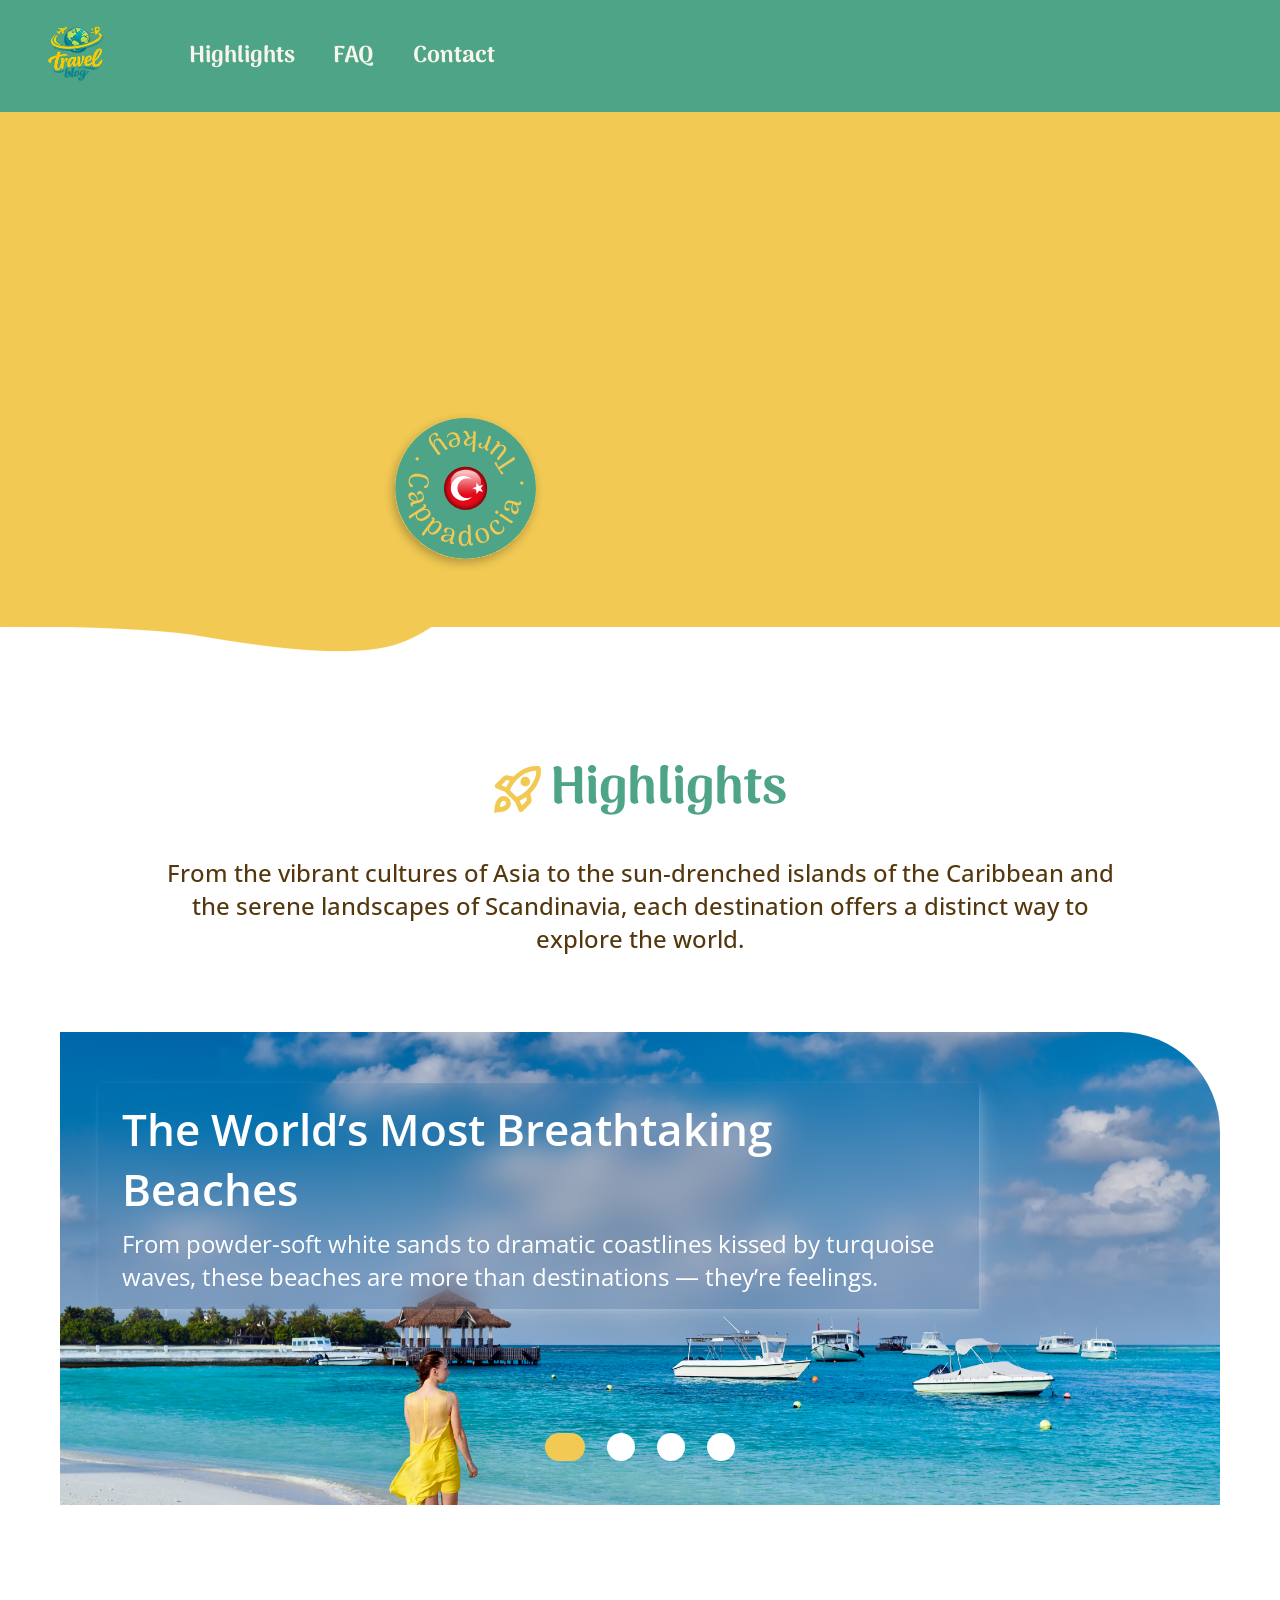
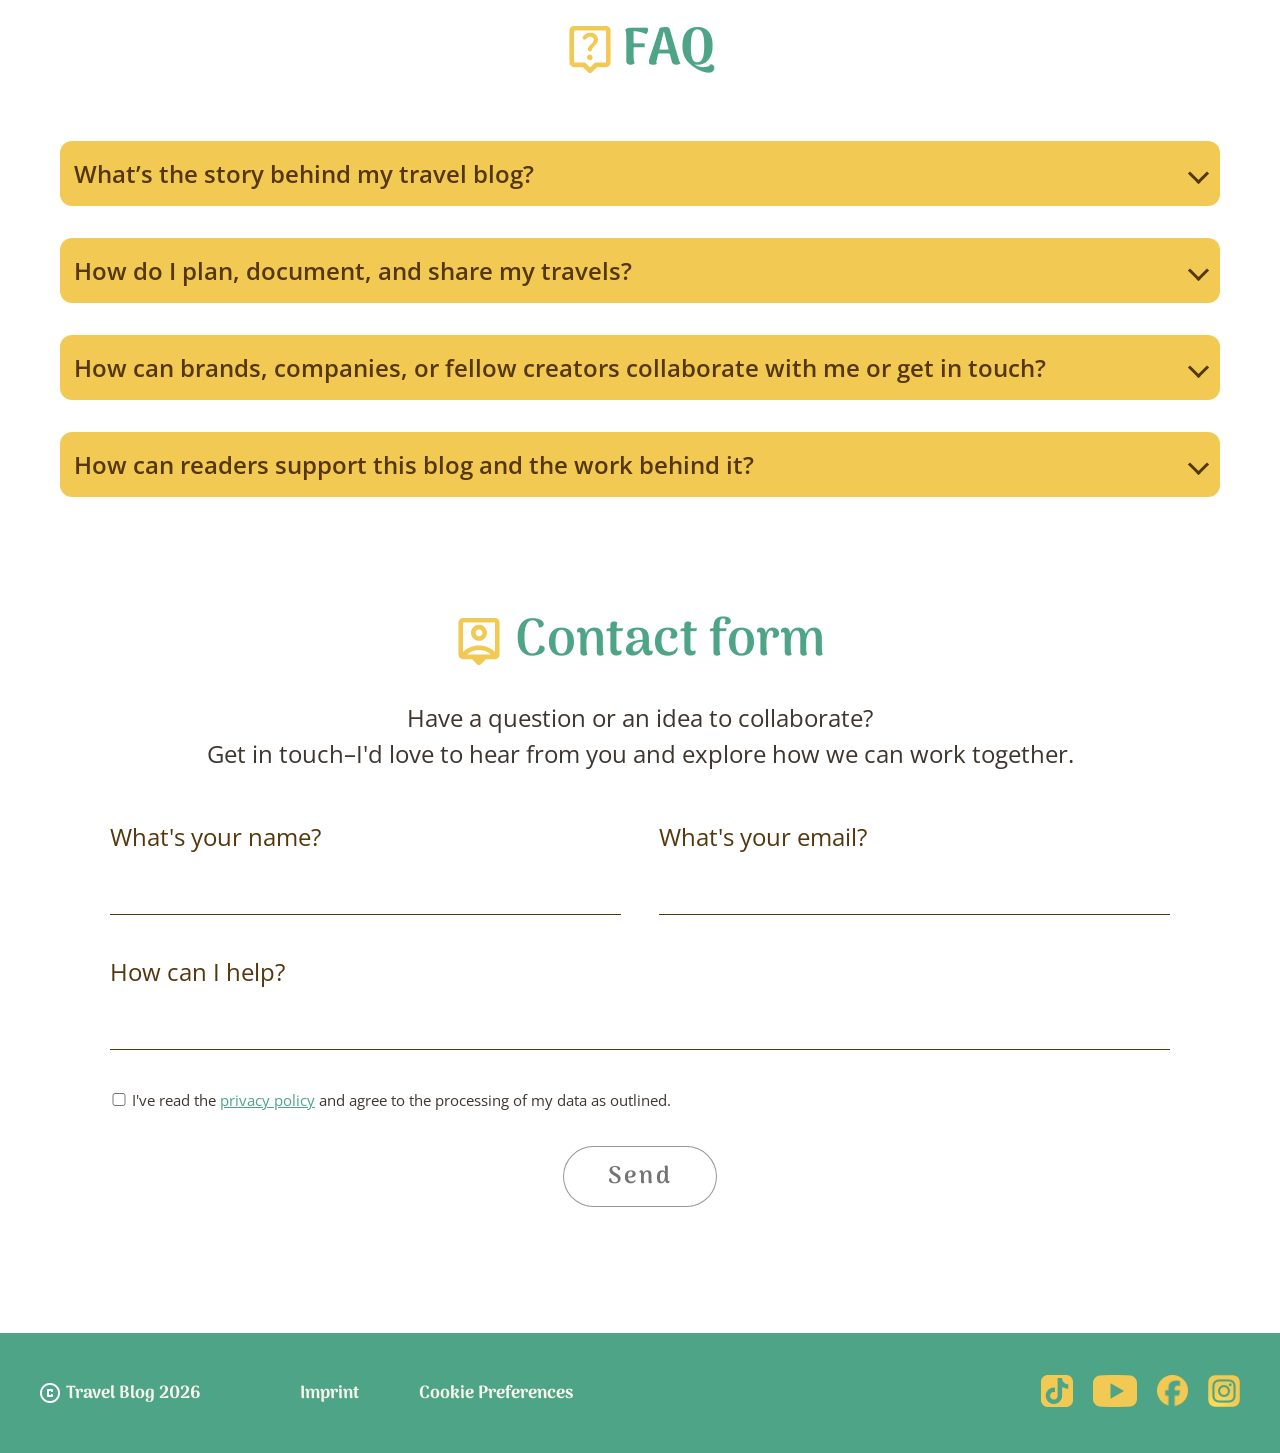
==== commit b8949ef6: "Merge branch 'main'" ====
--- a/index.html
+++ b/index.html
@@ -34,6 +34,12 @@
     <main>
         <section class="hero-content-wrapper">
             <div class="hero-image">
+                <img class="hero-shape shape-1" src="./assets/img/img-yello-shape-full.png" alt="" aria-hidden="true">
+
+                <img class="hero-shape shape-2" src="./assets/img/img-yellow-half.png" alt="" aria-hidden="true">
+
+                <img class="hero-shape shape-3" src="./assets/img/img-yellow-done.png" alt="" aria-hidden="true">
+
                 <img class="hero-yellow-shape" src="../assets/img/img-hero-yellow-hector.png"
                     alt="yellow side background" aria-hidden="true">
                     
@@ -133,31 +139,31 @@
                 <div class="faq-wrapper">
                     <details>
                         <summary> What’s the story behind my travel blog? </summary>
-                        <p>Lorem ipsum dolor sit amet consectetur. Egestas a enim vestibulum malesuada. Ante in commodo
-                            porta scelerisque turpis gravida semper. Lorem ipsum dolor sit amet consectetur. Egestas a
-                            enim vestibulum malesuada. Ante in commodo porta scelerisque turpis gravida semper.</p>
+                        <p>What started as a personal diary in 2017 quickly grew into a passion for sharing authentic
+                            travel stories. My goal is to inspire people to step out of their comfort zones and explore
+                            breathtaking wild places.</p>
                     </details>
 
                     <details>
                         <summary> How do I plan, document, and share my travels? </summary>
-                        <p>Lorem ipsum dolor sit amet consectetur. Egestas a enim vestibulum malesuada. Ante in commodo
-                            porta scelerisque turpis gravida semper. Lorem ipsum dolor sit amet consectetur. Egestas a
-                            enim vestibulum malesuada. Ante in commodo porta scelerisque turpis gravida semper.</p>
+                        <p>I focus on spontaneous routes while carefully researching hidden gems and local cultures
+                            before arriving at any destination. Through detailed guides, vivid photography, and honest
+                            reviews, I share every adventure directly with my reader community.</p>
                     </details>
 
                     <details>
                         <summary>How can brands, companies, or fellow creators collaborate with me or get in touch?
                         </summary>
-                        <p>Lorem ipsum dolor sit amet consectetur. Egestas a enim vestibulum malesuada. Ante in commodo
-                            porta scelerisque turpis gravida semper. Lorem ipsum dolor sit amet consectetur. Egestas a
-                            enim vestibulum malesuada. Ante in commodo porta scelerisque turpis gravida semper.</p>
+                        <p>I am always open to authentic partnerships that align with sustainable travel, outdoor
+                            adventure, and unique lifestyle experiences. You can reach out directly through my contact
+                            form or send a detailed proposal via my email.</p>
                     </details>
 
                     <details>
                         <summary> How can readers support this blog and the work behind it? </summary>
-                        <p>Lorem ipsum dolor sit amet consectetur. Egestas a enim vestibulum malesuada. Ante in commodo
-                            porta scelerisque turpis gravida semper. Lorem ipsum dolor sit amet consectetur. Egestas a
-                            enim vestibulum malesuada. Ante in commodo porta scelerisque turpis gravida semper.</p>
+                        <p>You can support this platform simply by sharing articles, leaving thoughtful comments, or
+                            following along on social media. Using my recommended affiliate links for bookings also
+                            helps keep this blog running without any extra cost.</p>
                     </details>
                 </div>
             </section>
@@ -168,6 +174,7 @@
                         <img src="./assets/icons/icon-contact-form.svg" alt="Contact Icon" class="contact-icon">
                         <h2>Contact form</h2>
                     </div>
+                    <p class="contact-subtitle">
                     <p class="contact-subtitle">
                         Have a question or an idea to collaborate?<br>
                         Get in touch–I'd love to hear from you and explore how we can work together.
--- a/css/main.css
+++ b/css/main.css
@@ -69,121 +69,26 @@
     display: flex;
 }
 
-.hero-shape {
+.hero-yellow-shape {
     position: absolute;
     top: 0;
-    left: 0;
-    height: 100%;
-}
-
-.shape-1 {
-    width: 100%;
-    height: 515px;
-    z-index: 4;
-    animation:
-        slideOutLeft1 0.25s cubic-bezier(0.7, 0, 0.84, 1) 0.25s forwards;
-}
-
-@keyframes slideOutLeft1 {
-    0% {
-        opacity: 1;
-    }
-
-    100% {
-
-        opacity: 0;
-    }
-}
-
-.shape-2 {
-    width: 100%;
-    height: auto;
-    z-index: 3;
-    opacity: 0;
-    animation:
-        fadeAndSlideShape2 1.0s cubic-bezier(0.65, 0, 0.35, 1) 0.0s both;
-}
-
-@keyframes fadeAndSlideShape2 {
-    0% {
-        opacity: 0;
-        transform: translateX(0);
-    }
-
-    15% {
-        opacity: 1;
-    }
-
-    75% {
-        opacity: 1;
-    }
-
-    100% {
-        opacity: 0;
-        transform: translateX(-40%);
-    }
-}
-
-.shape-3 {
-    width: 44.93%;
-    max-width: 647px;
-    height: auto;
+    left: 0px;
+    min-width: 222px;
+    width: 647px;
+    height: 540px;
     z-index: 2;
-    opacity: 0;
-    animation: fadeInShape3 0.8s ease-out 1.8s both;
-}
-
-@keyframes fadeInShape3 {
-    0% {
-        opacity: 0;
-        transform: translateY(-30px);
-    }
-
-    100% {
-        opacity: 1;
-        transform: translateY(0);
-    }
+    pointer-events: none;
 }
 
 .hero-content {
-    position: absolute;
-    z-index: 5;
+    position: relative;
+    z-index: 2;
     display: flex;
     flex-direction: column;
     gap: 32px;
     max-width: 345px;
     top: 143px;
-    left: 50%;
-    transform: translateX(-50%);
-    opacity: 0;
-
-    animation:
-        fadeInContent 0.6s ease-out 0.2s forwards,
-        moveContentLeft 1.0s cubic-bezier(0.65, 0, 0.35, 1) 1.7s forwards;
-}
-
-@keyframes fadeInContent {
-    0% {
-        opacity: 0;
-        transform: translate(-50%, 40px);
-    }
-
-    100% {
-        opacity: 1;
-        transform: translate(-50%, 0);
-    }
-}
-
-@keyframes moveContentLeft {
-    0% {
-        left: 50%;
-        transform: translateX(-50%);
-    }
-
-    100% {
-        left: 90px;
-        transform: translateX(0);
-    }
+    left: 104px;
 }
 
 .hero-content>h1 {
@@ -191,7 +96,6 @@
     font-size: 60px;
     font-weight: 700;
     color: rgba(84, 55, 13, 1);
-    margin: 0;
 }
 
 .hero-content>p {
@@ -199,43 +103,15 @@
     font-size: 28px;
     font-weight: 400;
     color: rgba(84, 55, 13, 1);
-    margin: 0;
 }
 
 .hero-badge {
     position: absolute;
-    z-index: 6;
+    z-index: 4;
     width: 160px;
     height: auto;
     top: 55.15%;
     left: 30.83%;
-    opacity: 0;
-
-    animation:
-        popBadgeUp 0.6s cubic-bezier(0.25, 1, 0.5, 1) 2.3s forwards,
-        rotateBadge 12s linear 2.9s infinite;
-}
-
-@keyframes popBadgeUp {
-    0% {
-        opacity: 0;
-        transform: translateY(80px);
-    }
-
-    100% {
-        opacity: 1;
-        transform: translateY(0);
-    }
-}
-
-@keyframes rotateBadge {
-    from {
-        transform: rotate(0deg);
-    }
-
-    to {
-        transform: rotate(360deg);
-    }
 }
 
 .content-wrapper {
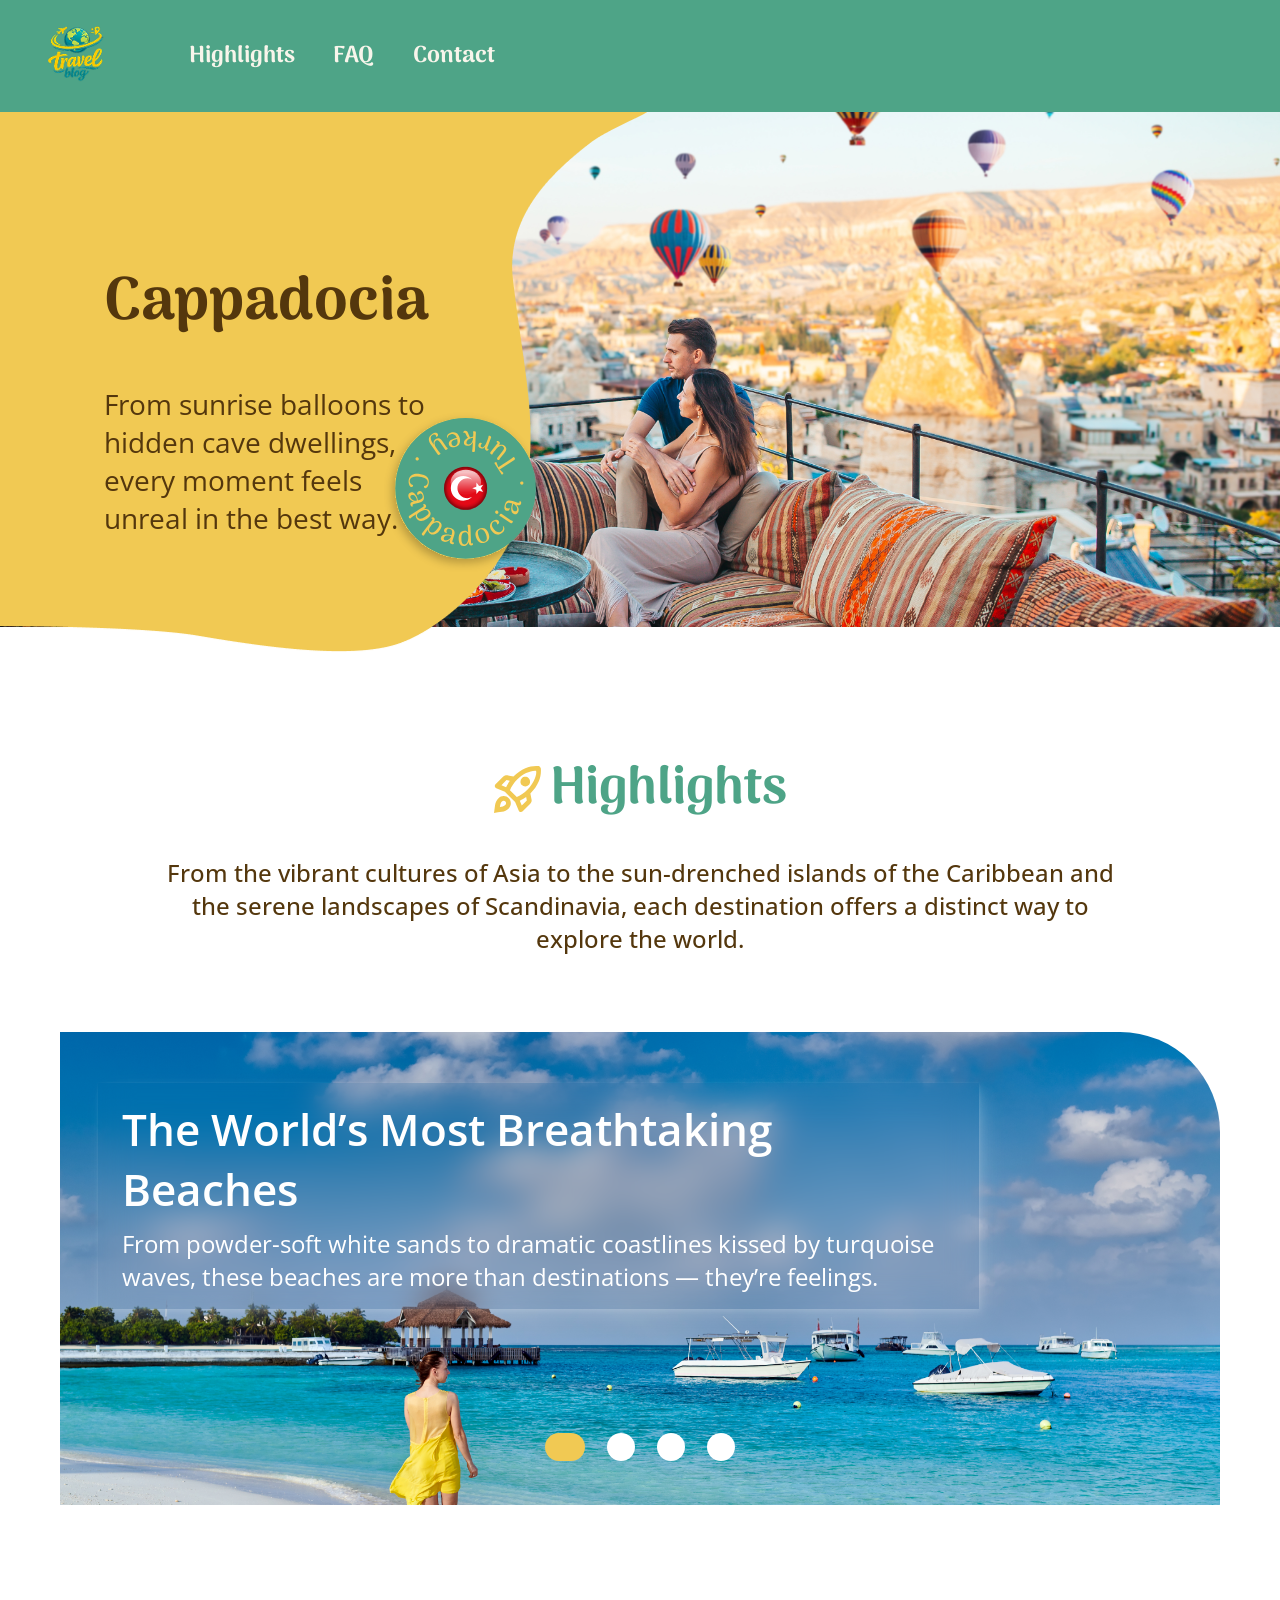
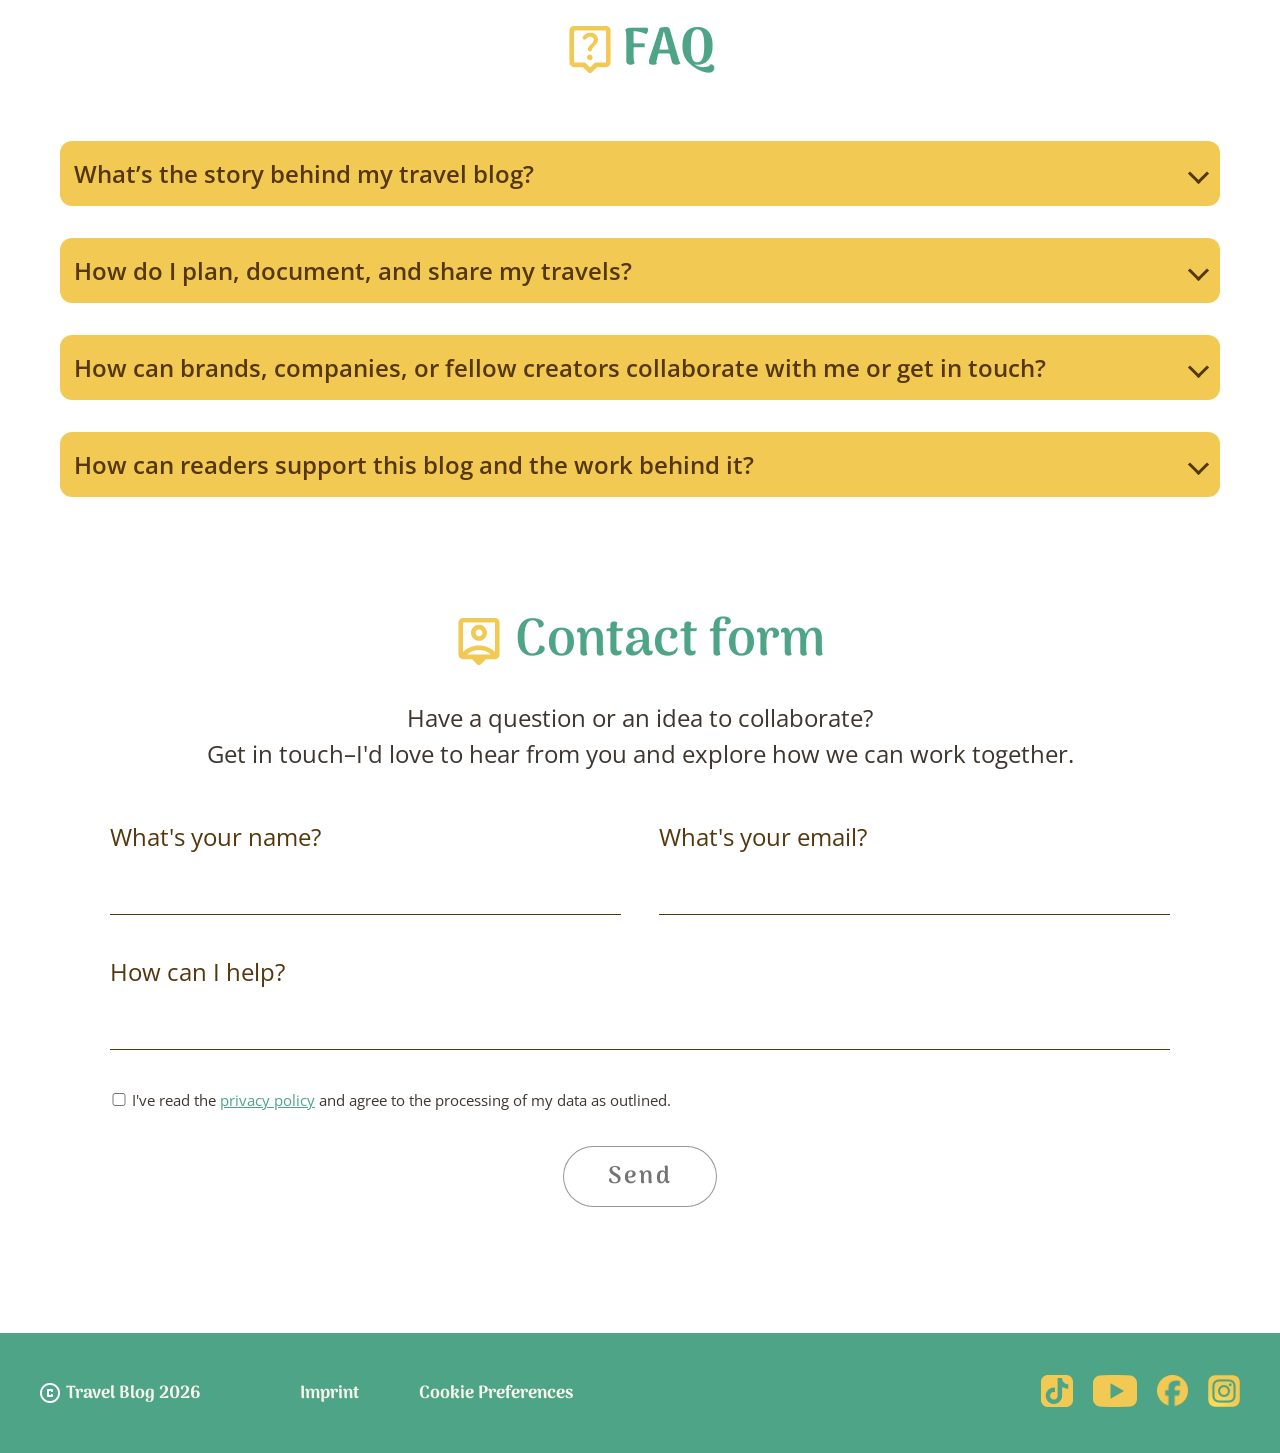
==== commit 68df4fe1: "fixed: hero-content" ====
--- a/index.html
+++ b/index.html
@@ -34,12 +34,6 @@
     <main>
         <section class="hero-content-wrapper">
             <div class="hero-image">
-                <img class="hero-shape shape-1" src="./assets/img/img-yello-shape-full.png" alt="" aria-hidden="true">
-
-                <img class="hero-shape shape-2" src="./assets/img/img-yellow-half.png" alt="" aria-hidden="true">
-
-                <img class="hero-shape shape-3" src="./assets/img/img-yellow-done.png" alt="" aria-hidden="true">
-
                 <img class="hero-yellow-shape" src="../assets/img/img-hero-yellow-hector.png"
                     alt="yellow side background" aria-hidden="true">
                     
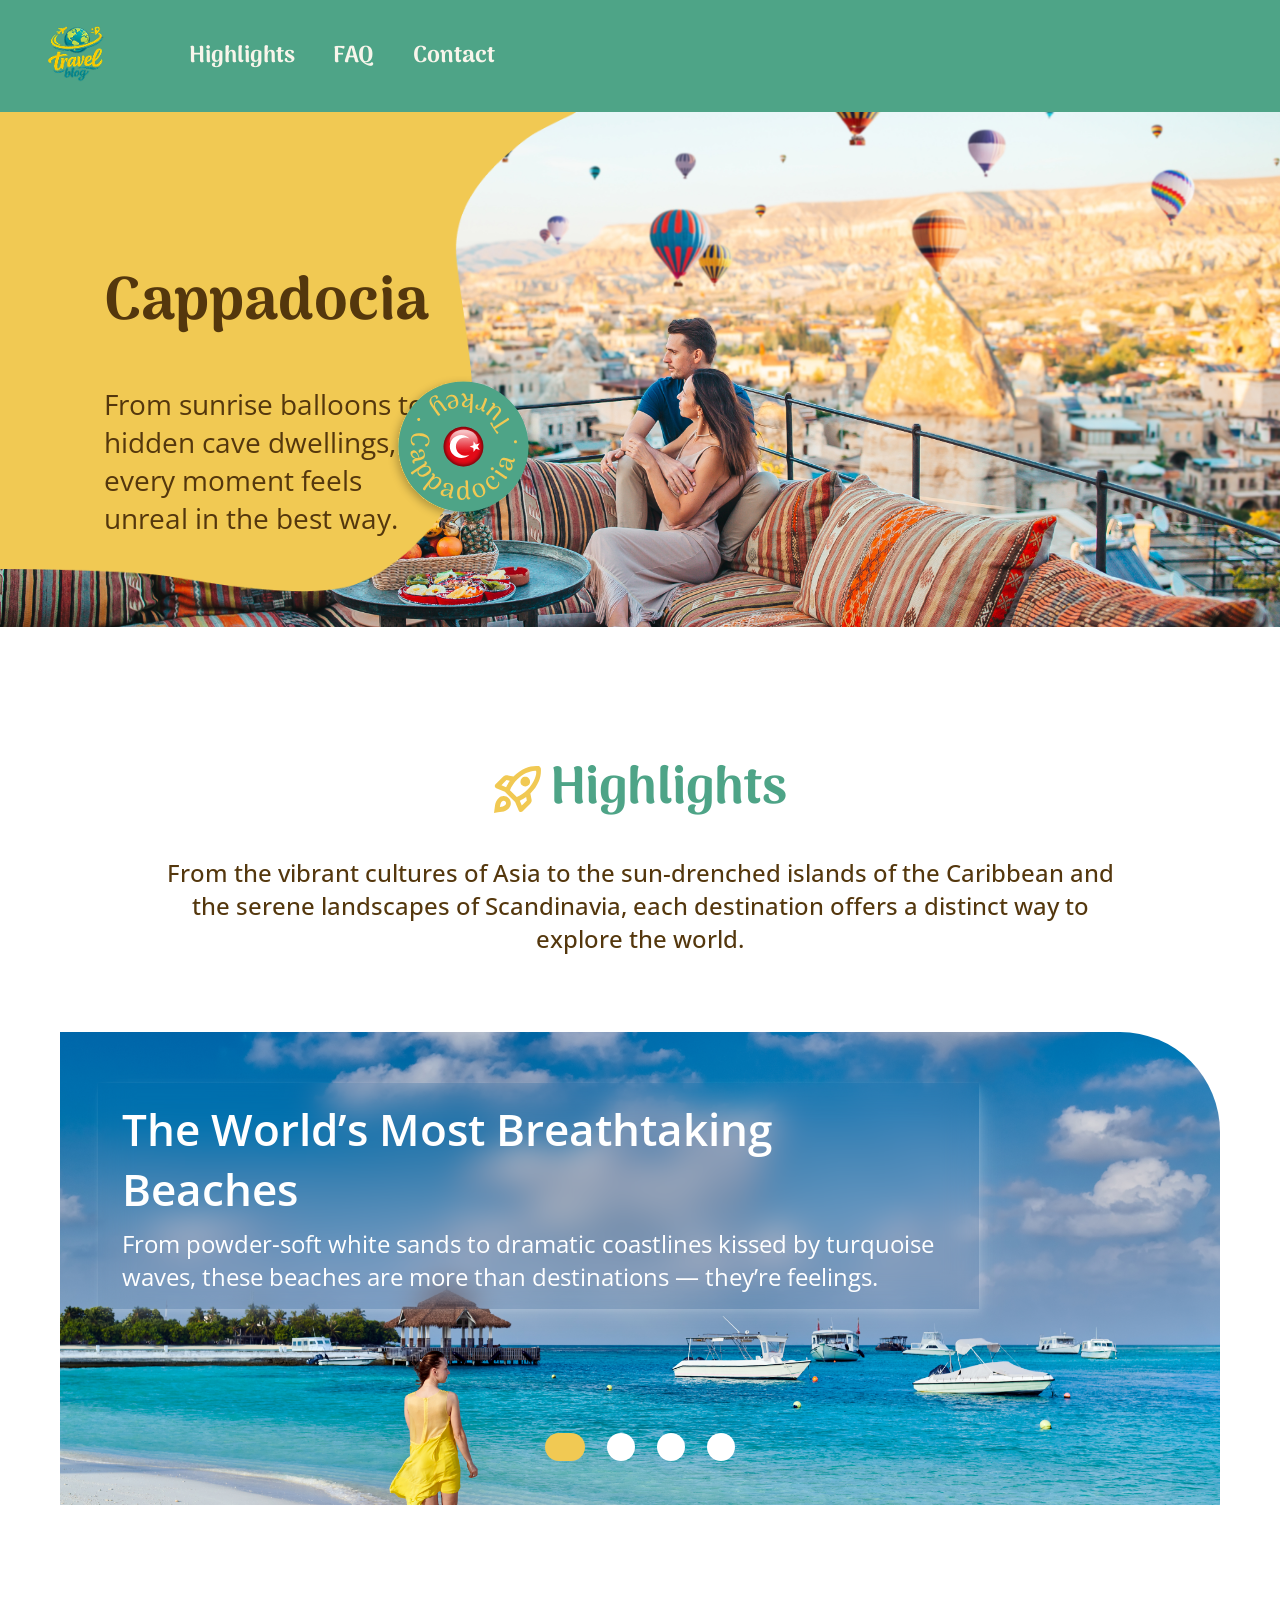
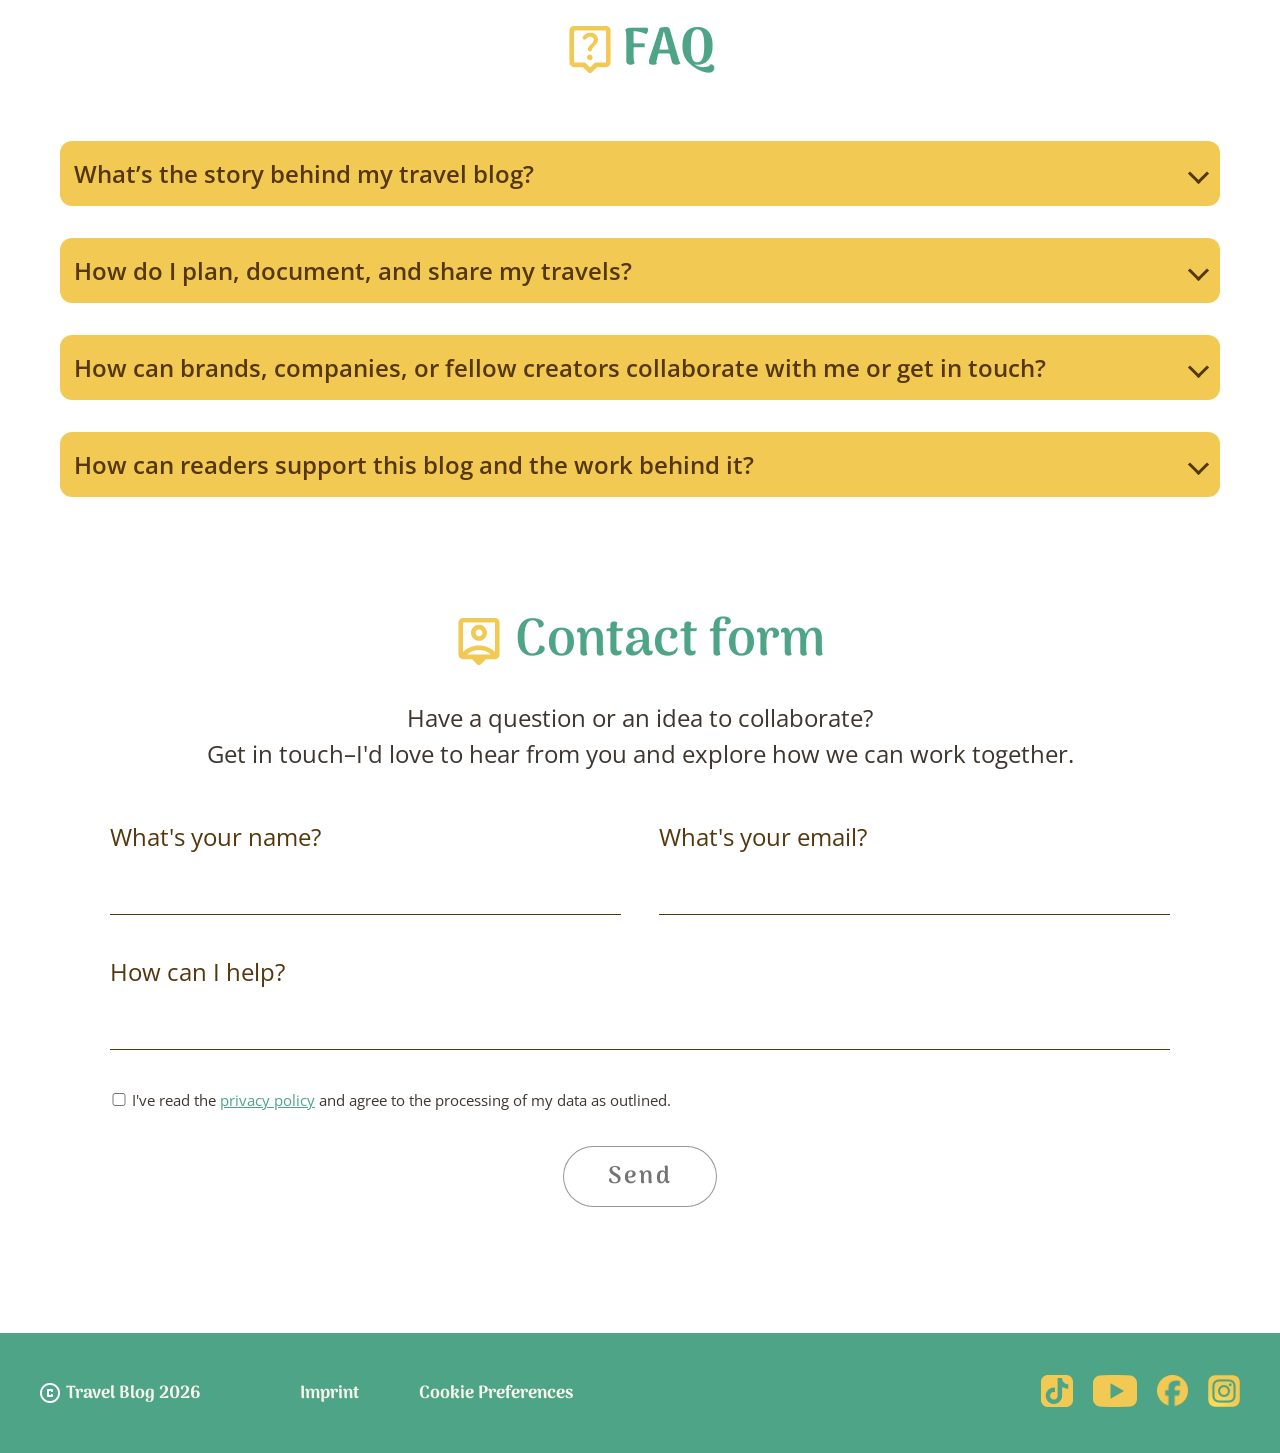
==== commit 569c7417: "fix bottom nav" ====
--- a/index.html
+++ b/index.html
@@ -244,14 +244,14 @@
     <nav class="bottom-nav" aria-label="main navigationbar">
 
         <div class="bottom-nav-icons">
-            <a href="./index.html" target="_blank"><img src="./assets/icons/icon-menubar-home.svg" alt="Home Icon"></a>
-
-            <a href="#highlights" target="_blank"><img src="./assets/icons/icon-menubar-rocket.svg"
+            <a href="./index.html"><img src="./assets/icons/icon-menubar-home.svg" alt="Home Icon"></a>
+
+            <a href="#highlights"><img src="./assets/icons/icon-menubar-rocket.svg"
                     alt="Highlight Icon"></a>
 
-            <a href="#faq" target="_blank"><img src="./assets/icons/icon-menubar-question.svg" alt="FAQ Icon"></a>
-
-            <a href="#contact" target="_blank"><img src="./assets/icons/icon-menubar-contact.svg"
+            <a href="#faq"><img src="./assets/icons/icon-menubar-question.svg" alt="FAQ Icon"></a>
+
+            <a href="#contact"><img src="./assets/icons/icon-menubar-contact.svg"
                     alt="Contact Icon"></a>
         </div>
 
--- a/css/main.css
+++ b/css/main.css
@@ -73,9 +73,8 @@
     position: absolute;
     top: 0;
     left: 0px;
-    min-width: 222px;
-    width: 647px;
-    height: 540px;
+    width: Clamp(222px, 45vw, 647px);
+    height: Clamp(185px, 37.5vw, 540px);
     z-index: 2;
     pointer-events: none;
 }
--- a/css/main-respo.css
+++ b/css/main-respo.css
@@ -21,8 +21,10 @@
 
     .hero-badge {
         position: absolute;
+        width: clamp(132px, calc(215.65px - 17.39vw), 160px);
+        height: auto;
         top: 121px;
-        left: 71px;
+        left: clamp(67px, calc(78.95px - 2.48vw), 71px);
     }
 
     .checkbox-group {
@@ -49,7 +51,7 @@
 
     .footer-left-copyright p,
     .footer-left-links a {
-        font-size: Clamp(0.85rem, 2.5vw, 1.0rem);
+        font-size: clamp(0.85rem, 2.5vw, 1.0rem);
     }
 
     .footer-left-links {
@@ -61,12 +63,12 @@
     .footer-right {
         display: flex;
         align-items: center;
-        gap: Clamp(8px, 2vw, 16px);
+        gap: clamp(8px, 2vw, 16px);
     }
 
     .footer-social-logos {
         width: auto;
-        height: Clamp(20px, 5vw, 24px);
+        height: clamp(20px, 5vw, 24px);
     }
 
     .bottom-nav {
@@ -74,16 +76,15 @@
         bottom: 0;
         display: flex;
     }
-
 }
 
 @media screen and (min-width: 481px) {
 
     .hero-badge {
-        width: Clamp(132px, 20vw, 160px);
+        width: clamp(110px, calc(168.74px - 7.64vw), 132px);
         height: auto;
-        top: Clamp(121px, 25vw, 250px);
-        left: Clamp(67px, 18vw, 200px);
+        top: clamp(121px, calc(-77.75px + 41.32vw), 240px);
+        left: clamp(67px, calc(-221.93px + 60.07vw), 240px);
     }
 
     .contact-subtitle {
@@ -92,11 +93,11 @@
 
     .footer-container {
         min-height: 120px;
-        padding: Clamp(15px, 4vw, 40px) 24px;
+        padding: clamp(15px, 4vw, 40px) 24px;
     }
 
     .footer-right {
-        gap: Clamp(16px, 3vw, 28px);
+        gap: clamp(16px, 3vw, 28px);
     }
 
     .footer-social-logos {
@@ -115,9 +116,9 @@
     }
 
     .hero-badge {
-        width: Clamp(110px, 13vw, 160px);
-        top: Clamp(240px, 32vw, 300px);
-        left: Clamp(240px, 30vw, 440px);
+        width: Clamp(110px, calc(52.70px + 7.45vw), 160px);
+        top: Clamp(200px, calc(103.73px + 12.52vw), 284px);
+        left: Clamp(210px, calc(-58.19px + 34.87vw), 444px);
     }
 
     .bottom-nav {
@@ -126,6 +127,12 @@
 
     .nav-links {
         display: flex;
+    }
+}
+
+@media screen and (max-width: 1279px) {
+    .hero-content {
+        display: none;
     }
 }
 
@@ -169,11 +176,8 @@
 
 @media screen and (min-width: 1440px) {
     .hero-badge {
-        position: absolute;
-        z-index: 6;
         width: 160px;
-        height: auto;
-        top: 55.15%;
-        left: 30.83%;
+        top: 284px;
+        left: 444px;
     }
 }
